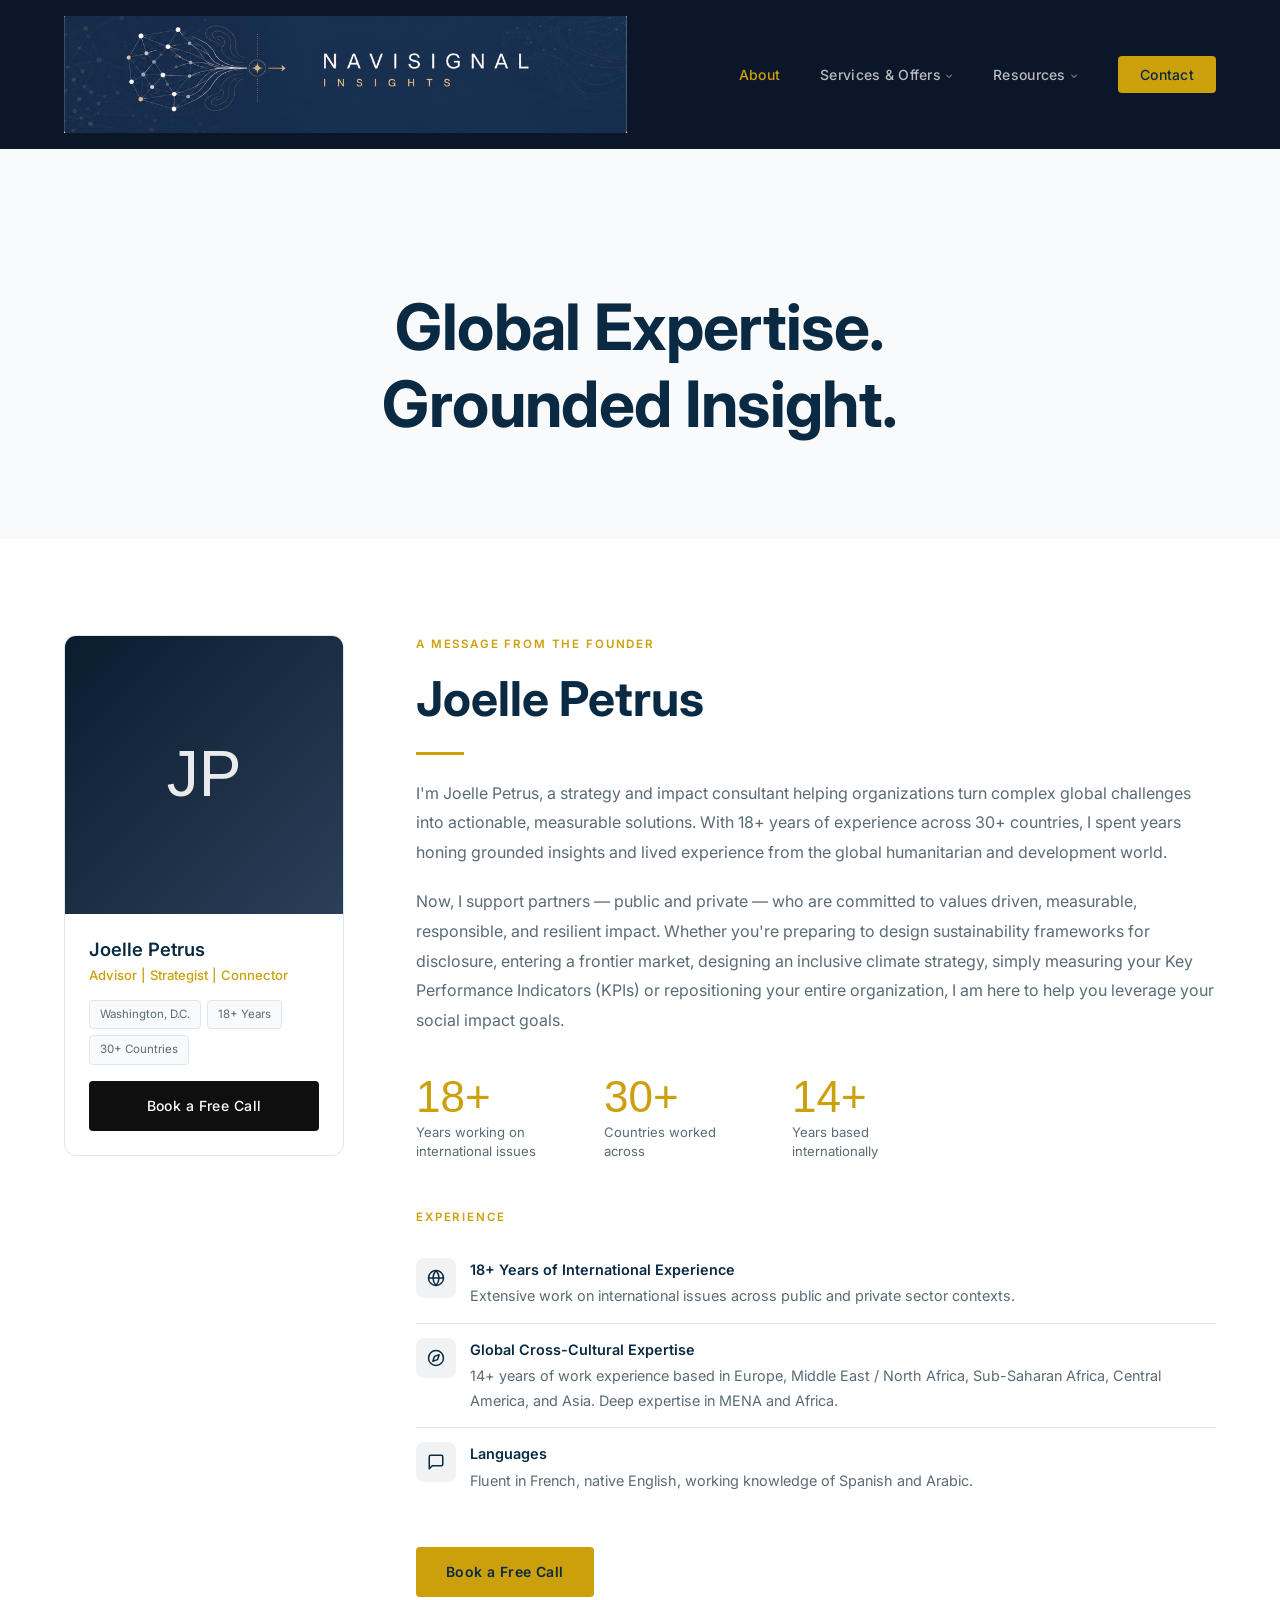
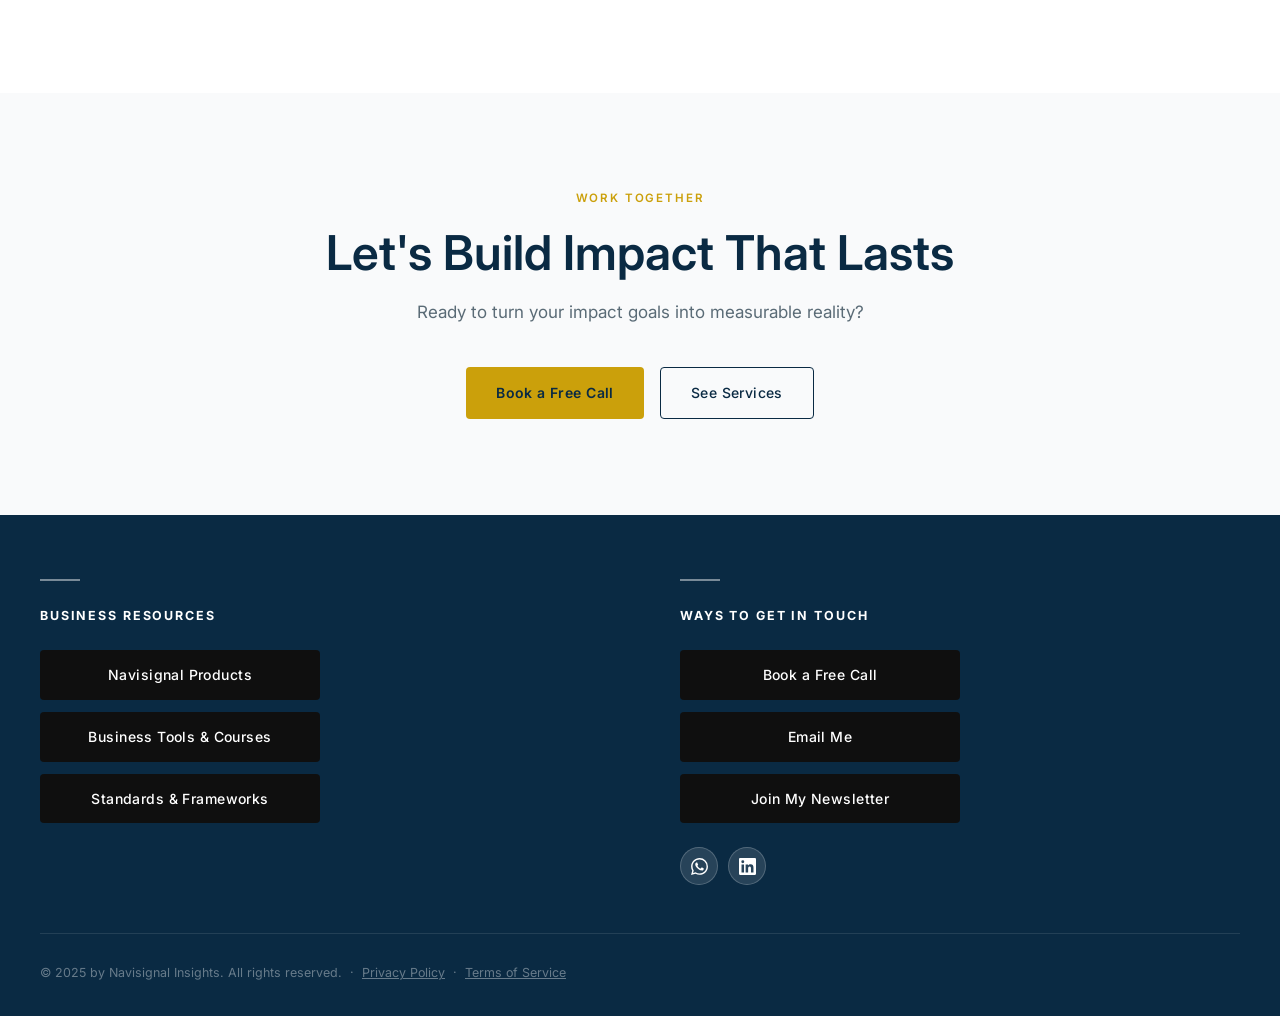
==== about.html @ b17712ee "Replace emoji credential icons with branded SVGs on about page" ====
<!DOCTYPE html>
<html lang="en">
<head>
  <meta charset="UTF-8">
  <link rel="icon" href="assets/navisignal-icon.png" type="image/png">
  <meta name="viewport" content="width=device-width, initial-scale=1.0">
  <title>About | Navisignal Insights</title>
  <meta name="description" content="Joelle Petrus — Advisor, Strategist, and Connector of Global Systems. 18+ years helping organizations turn global challenges into measurable impact.">
  <link rel="preconnect" href="https://fonts.googleapis.com">
  <link rel="preconnect" href="https://fonts.gstatic.com" crossorigin>
  <link href="https://fonts.googleapis.com/css2?family=Inter:wght@300;400;500;600;700;800;900&family=Merriweather:ital,wght@0,300;0,400;0,700;1,300;1,400&display=swap" rel="stylesheet">
  <link rel="stylesheet" href="css/styles.css">
</head>
<body>

  <!-- Navigation -->
  <nav class="navbar" id="navbar">
    <div class="nav-inner">
      <a href="index.html" class="nav-logo">
        <img src="assets/navisignal-banner.png" class="nav-logo-banner-img" alt="Navisignal Insights">
      </a>
      <ul class="nav-links">
        <li><a href="about.html" class="active">About</a></li>
        <li class="nav-item">
          <a href="services.html" class="dropdown-toggle" aria-expanded="false">Services &amp; Offers</a>
          <ul class="dropdown-menu">
            <li><a href="services.html#sustainability">Corporate Sustainability</a></li>
            <li><a href="services.html#development">Global Development</a></li>
            <li><a href="services.html#ai-adoption">AI Adoption</a></li>
          </ul>
        </li>
        <li class="nav-item">
          <a href="#" class="dropdown-toggle" aria-expanded="false">Resources</a>
          <ul class="dropdown-menu">
            <li><a href="portfolio.html">My Portfolio</a></li>
            <li><a href="useful-links.html">Useful Links</a></li>
            <li><a href="free-stuff.html">Free Templates &amp; Tools</a></li>
          </ul>
        </li>
        <li><a href="contact.html" class="nav-cta">Contact</a></li>
      </ul>
      <button class="nav-toggle" id="navToggle" aria-label="Toggle navigation">
        <span></span><span></span><span></span>
      </button>
    </div>
  </nav>

  <!-- Mobile Nav -->
  <div class="nav-overlay" id="navOverlay">
    <ul class="nav-links">
      <li><a href="about.html">About</a></li>
      <li class="nav-item">
          <a href="services.html" class="dropdown-toggle" aria-expanded="false">Services &amp; Offers</a>
          <ul class="dropdown-menu">
            <li><a href="services.html#sustainability">Corporate Sustainability</a></li>
            <li><a href="services.html#development">Global Development</a></li>
            <li><a href="services.html#ai-adoption">AI Adoption</a></li>
          </ul>
        </li>
      <li><a href="portfolio.html">My Portfolio</a></li>
      <li><a href="useful-links.html">Useful Links</a></li>
      <li><a href="free-stuff.html">Free Templates &amp; Tools</a></li>
      <li><a href="contact.html">Contact</a></li>
    </ul>
  </div>

  <!-- Page Hero -->
  <section class="page-hero">
    <div class="page-hero-inner">
      <h1>Global Expertise. Grounded Insight.</h1>
      <!-- subheader to be drafted -->
    </div>
  </section>

  <!-- About Content -->
  <section class="section">
    <div class="container">
      <div class="about-page-grid">

        <!-- Sidebar -->
        <div class="about-sidebar">
          <div class="profile-card">
            <!-- Replace with Joelle's photo: <img src="assets/joelle-petrus.jpg" alt="Joelle Petrus"> -->
            <div class="profile-img">
              <div class="initials">JP</div>
            </div>
            <div class="profile-info">
              <h3>Joelle Petrus</h3>
              <div class="title">Advisor | Strategist | Connector</div>
              <div class="profile-tags">
                <span class="tag">Washington, D.C.</span>
                <span class="tag">18+ Years</span>
                <span class="tag">30+ Countries</span>
              </div>
              <a href="https://meetings-na2.hubspot.com/joelle-petrus?uuid=69f3a4a6-a9e7-40e0-9b97-94e263d80967" target="_blank" rel="noopener" class="btn btn-dark" style="width:100%;justify-content:center">Book a Free Call</a>
            </div>
          </div>
        </div>

        <!-- Main Content -->
        <div class="about-main">
          <div class="section-label">A Message from the Founder</div>
          <h2 style="font-weight:700;">Joelle Petrus</h2>
          <div class="divider"></div>

          <p>
            I'm Joelle Petrus, a strategy and impact consultant helping organizations turn complex global challenges into actionable, measurable solutions. With 18+ years of experience across 30+ countries, I spent years honing grounded insights and lived experience from the global humanitarian and development world.
          </p>
          <p>
            Now, I support partners — public and private — who are committed to values driven, measurable, responsible, and resilient impact. Whether you're preparing to design sustainability frameworks for disclosure, entering a frontier market, designing an inclusive climate strategy, simply measuring your Key Performance Indicators (KPIs) or repositioning your entire organization, I am here to help you leverage your social impact goals.
          </p>

          <!-- Key Stats -->
          <div class="about-stats">
            <div>
              <div class="about-stat-num">18+</div>
              <div class="about-stat-label">Years working on international issues</div>
            </div>
            <div>
              <div class="about-stat-num">30+</div>
              <div class="about-stat-label">Countries worked across</div>
            </div>
            <div>
              <div class="about-stat-num">14+</div>
              <div class="about-stat-label">Years based internationally</div>
            </div>
          </div>

          <div class="section-label" style="margin-top:3rem">Experience</div>
          <ul class="credential-list">
            <li>
              <div class="cred-icon">
                <svg width="18" height="18" viewBox="0 0 24 24" fill="none" stroke="currentColor" stroke-width="2" stroke-linecap="round" stroke-linejoin="round"><circle cx="12" cy="12" r="10"/><line x1="2" y1="12" x2="22" y2="12"/><path d="M12 2a15.3 15.3 0 0 1 4 10 15.3 15.3 0 0 1-4 10 15.3 15.3 0 0 1-4-10 15.3 15.3 0 0 1 4-10z"/></svg>
              </div>
              <div class="cred-text">
                <strong>18+ Years of International Experience</strong>
                Extensive work on international issues across public and private sector contexts.
              </div>
            </li>
            <li>
              <div class="cred-icon">
                <svg width="18" height="18" viewBox="0 0 24 24" fill="none" stroke="currentColor" stroke-width="2" stroke-linecap="round" stroke-linejoin="round"><circle cx="12" cy="12" r="10"/><polygon points="16.24 7.76 14.12 14.12 7.76 16.24 9.88 9.88 16.24 7.76"/></svg>
              </div>
              <div class="cred-text">
                <strong>Global Cross-Cultural Expertise</strong>
                14+ years of work experience based in Europe, Middle East / North Africa, Sub-Saharan Africa, Central America, and Asia. Deep expertise in MENA and Africa.
              </div>
            </li>
            <li>
              <div class="cred-icon">
                <svg width="18" height="18" viewBox="0 0 24 24" fill="none" stroke="currentColor" stroke-width="2" stroke-linecap="round" stroke-linejoin="round"><path d="M21 15a2 2 0 0 1-2 2H7l-4 4V5a2 2 0 0 1 2-2h14a2 2 0 0 1 2 2z"/></svg>
              </div>
              <div class="cred-text">
                <strong>Languages</strong>
                Fluent in French, native English, working knowledge of Spanish and Arabic.
              </div>
            </li>
          </ul>

          <div style="margin-top:2.5rem">
            <a href="https://meetings-na2.hubspot.com/joelle-petrus?uuid=69f3a4a6-a9e7-40e0-9b97-94e263d80967" target="_blank" rel="noopener" class="btn btn-primary">Book a Free Call</a>
          </div>
        </div>

      </div>
    </div>
  </section>

  <!-- CTA -->
  <section class="cta-section">
    <div class="cta-inner">
      <div class="section-label">Work Together</div>
      <h2>Let's Build Impact That Lasts</h2>
      <p>Ready to turn your impact goals into measurable reality?</p>
      <div class="cta-actions">
        <a href="https://meetings-na2.hubspot.com/joelle-petrus?uuid=69f3a4a6-a9e7-40e0-9b97-94e263d80967" target="_blank" rel="noopener" class="btn btn-primary">Book a Free Call</a>
        <a href="services.html" class="btn btn-outline">See Services</a>
      </div>
    </div>
  </section>

  <!-- Footer -->
  <footer class="footer">
    <div class="footer-inner">
      <div class="footer-top-grid">
        <div>
          <div class="footer-rule"></div>
          <div class="footer-col-heading">Business Resources</div>
          <div class="footer-btn-list">
            <a href="https://navisignal.app" target="_blank" rel="noopener" class="btn btn-dark">Navisignal Products</a>
            <a href="free-stuff.html"   class="btn btn-dark">Business Tools &amp; Courses</a>
            <a href="useful-links.html" class="btn btn-dark">Standards &amp; Frameworks</a>
          </div>
        </div>
        <div>
          <div class="footer-rule"></div>
          <div class="footer-col-heading">Ways to Get in Touch</div>
          <div class="footer-btn-list">
            <a href="https://meetings-na2.hubspot.com/joelle-petrus?uuid=69f3a4a6-a9e7-40e0-9b97-94e263d80967" target="_blank" rel="noopener" class="btn btn-dark">Book a Free Call</a>
            <a href="mailto:hello@navisignal.app" class="btn btn-dark">Email Me</a>
            <a href="free-stuff.html#newsletter" class="btn btn-dark">Join My Newsletter</a>
          </div>
          <div class="footer-social-row">
            <a href="https://wa.me/12026742263" target="_blank" rel="noopener" class="social-icon-link" aria-label="WhatsApp">
              <svg viewBox="0 0 24 24" fill="currentColor"><path d="M17.472 14.382c-.297-.149-1.758-.867-2.03-.967-.273-.099-.471-.148-.67.15-.197.297-.767.966-.94 1.164-.173.199-.347.223-.644.075-.297-.15-1.255-.463-2.39-1.475-.883-.788-1.48-1.761-1.653-2.059-.173-.297-.018-.458.13-.606.134-.133.298-.347.446-.52.149-.174.198-.298.298-.497.099-.198.05-.371-.025-.52-.075-.149-.669-1.612-.916-2.207-.242-.579-.487-.5-.669-.51-.173-.008-.371-.01-.57-.01-.198 0-.52.074-.792.372-.272.297-1.04 1.016-1.04 2.479 0 1.462 1.065 2.875 1.213 3.074.149.198 2.096 3.2 5.077 4.487.709.306 1.262.489 1.694.625.712.227 1.36.195 1.871.118.571-.085 1.758-.719 2.006-1.413.248-.694.248-1.289.173-1.413-.074-.124-.272-.198-.57-.347m-5.421 7.403h-.004a9.87 9.87 0 01-5.031-1.378l-.361-.214-3.741.982.998-3.648-.235-.374a9.86 9.86 0 01-1.51-5.26c.001-5.45 4.436-9.884 9.888-9.884 2.64 0 5.122 1.03 6.988 2.898a9.825 9.825 0 012.893 6.994c-.003 5.45-4.437 9.884-9.885 9.884m8.413-18.297A11.815 11.815 0 0012.05 0C5.495 0 .16 5.335.157 11.892c0 2.096.547 4.142 1.588 5.945L.057 24l6.305-1.654a11.882 11.882 0 005.683 1.448h.005c6.554 0 11.890-5.335 11.893-11.893a11.821 11.821 0 00-3.48-8.413Z"/></svg>
            </a>
            <a href="https://www.linkedin.com/in/joellepetrus/" target="_blank" rel="noopener" class="social-icon-link" aria-label="LinkedIn">
              <svg viewBox="0 0 24 24" fill="currentColor"><path d="M20.447 20.452h-3.554v-5.569c0-1.328-.027-3.037-1.852-3.037-1.853 0-2.136 1.445-2.136 2.939v5.667H9.351V9h3.414v1.561h.046c.477-.9 1.637-1.85 3.37-1.85 3.601 0 4.267 2.37 4.267 5.455v6.286zM5.337 7.433a2.062 2.062 0 01-2.063-2.065 2.064 2.064 0 112.063 2.065zm1.782 13.019H3.555V9h3.564v11.452zM22.225 0H1.771C.792 0 0 .774 0 1.729v20.542C0 23.227.792 24 1.771 24h20.451C23.2 24 24 23.227 24 22.271V1.729C24 .774 23.2 0 22.222 0h.003z"/></svg>
            </a>
          </div>
        </div>
      </div>
      <p class="footer-copy">© 2025 by Navisignal Insights. All rights reserved. &nbsp;·&nbsp; <a href="privacy.html" style="color:inherit;text-decoration:underline;">Privacy Policy</a> &nbsp;·&nbsp; <a href="terms.html" style="color:inherit;text-decoration:underline;">Terms of Service</a></p>
    </div>
  </footer>

  <script src="js/main.js"></script>
</body>
</html>
---- css/styles.css ----
/* ==============================================
   Navisignal Insights — Main Stylesheet
   ============================================== */

@import url('https://fonts.googleapis.com/css2?family=Inter:wght@300;400;500;600;700;800;900&family=Merriweather:ital,wght@0,300;0,400;0,700;1,300;1,400&display=swap');

:root {
  --navy:       #0A2A43;   /* Primary Navy */
  --midnight:   #001C34;   /* Darker Navy — gradients, dividers */
  --teal:       #CBA00B;   /* Repurposed → Star Gold (links, interactive) */
  --teal-light: #E5BA20;   /* Gold hover state */
  --gold:       #CBA00B;   /* Star Gold — focal points, CTAs */
  --gold-light: #E5BA20;   /* Lighter gold */
  --steel:      #5A6B76;   /* Steel Grey — secondary text, diagram lines */
  --mist:       #DDE7EE;   /* Mist Blue — chart highlights, subtle bg */
  --bg:         #F9FAFB;   /* Off-white — primary light bg */
  --bg-white:   #FFFFFF;
  --text:       #0A2A43;   /* Navy */
  --text-muted: #5A6B76;   /* Steel Grey */
  --text-light: #DDE7EE;   /* Mist Blue */
  --border:     #DDE7EE;   /* Mist Blue */
  --shadow:     0 2px 20px rgba(10,42,67,0.08);
  --shadow-lg:  0 8px 40px rgba(10,42,67,0.12);
  --radius:     4px;
  --radius-lg:  12px;
  --transition: 0.25s ease;
  --max-width:  1200px;
}

*, *::before, *::after { margin: 0; padding: 0; box-sizing: border-box; }
html { scroll-behavior: smooth; }

body {
  font-family: 'Inter', sans-serif;
  font-size: 16px;
  line-height: 1.7;
  color: var(--text);
  background: var(--bg-white);
  -webkit-font-smoothing: antialiased;
}

h1, h2, h3, h4, h5 {
  font-family: 'Inter', sans-serif;
  line-height: 1.2;
  color: var(--navy);
}
h1 { font-size: clamp(2.5rem, 5vw, 4rem); font-weight: 700; letter-spacing: -0.01em; }
h2 { font-size: clamp(2rem, 4vw, 3rem);   font-weight: 600; }
h3 { font-size: clamp(1.3rem, 2vw, 1.75rem); font-weight: 600; }
h4 { font-size: 1.1rem; font-weight: 600; }

blockquote, .pullout {
  font-family: 'Merriweather', Georgia, serif;
  font-weight: 300;
  font-style: italic;
  line-height: 1.8;
}

p { margin-bottom: 1.25rem; color: var(--text-muted); }
p:last-child { margin-bottom: 0; }
a { color: var(--teal); text-decoration: none; transition: color var(--transition); }
a:hover { color: var(--teal-light); }

.container { max-width: var(--max-width); margin: 0 auto; padding: 0 24px; }
.section    { padding: 96px 24px; }
.section-light { background: var(--bg); }

.section-label {
  font-family: 'Inter', sans-serif;
  font-size: 0.72rem;
  font-weight: 600;
  letter-spacing: 0.16em;
  text-transform: uppercase;
  color: var(--gold);
  margin-bottom: 1rem;
}
.section-title    { margin-bottom: 1.25rem; }
.section-subtitle { font-size: 1.0625rem; max-width: 580px; margin-bottom: 3rem; }

.divider { width: 48px; height: 3px; background: var(--gold); margin: 1.5rem 0; }

/* ── Buttons ─────────────────────────────────── */
.btn {
  display: inline-flex;
  align-items: center;
  gap: 0.5rem;
  padding: 13px 30px;
  border-radius: var(--radius);
  font-family: 'Inter', sans-serif;
  font-size: 0.875rem;
  font-weight: 500;
  letter-spacing: 0.03em;
  text-decoration: none;
  transition: all var(--transition);
  cursor: pointer;
  border: none;
}
.btn-primary  { background: var(--gold); color: var(--navy); font-weight: 600; }
.btn-primary:hover { background: var(--gold-light); color: var(--navy); transform: translateY(-1px); box-shadow: 0 4px 16px rgba(203,160,11,0.35); }
.btn-outline  { background: transparent; color: var(--navy); border: 1.5px solid var(--navy); }
.btn-outline:hover { background: var(--navy); color: white; }
.btn-outline-white { background: transparent; color: white; border: 1.5px solid rgba(255,255,255,0.55); }
.btn-outline-white:hover { background: var(--gold); color: var(--navy); border-color: var(--gold); }

/* ── Navigation ──────────────────────────────── */
.navbar {
  position: sticky; top: 0; left: 0; right: 0; z-index: 1000;
  background: #0B1728;
  border-bottom: none;
  transition: all var(--transition);
}
.navbar.scrolled { box-shadow: 0 2px 24px rgba(0,0,0,0.35); }

.nav-inner {
  max-width: var(--max-width); margin: 0 auto; padding: 16px 24px;
  display: flex; align-items: center; justify-content: space-between;
}

.nav-logo {
  display: flex; align-items: center; gap: 10px;
  font-family: 'Inter', sans-serif;
  font-size: 0.95rem; font-weight: 700;
  letter-spacing: 0.08em; text-transform: uppercase;
  text-decoration: none;
}
.nav-logo-mark { width: 30px; height: 30px; flex-shrink: 0; }
.nav-logo-banner-img { width: 44vw; height: auto; display: block; max-width: 640px; mix-blend-mode: screen; }
.nav-logo-wordmark { display: flex; flex-direction: column; line-height: 1.1; }
.nav-logo-wordmark strong { font-size: 0.95rem; font-weight: 700; letter-spacing: 0.1em; color: white; }
.nav-logo-wordmark span { font-size: 0.6rem; font-weight: 500; letter-spacing: 0.18em; color: var(--gold); }
.nav-logo:hover .nav-logo-wordmark strong { color: var(--gold); }

.nav-links { display: flex; align-items: center; gap: 2.5rem; list-style: none; }
.nav-links a { font-size: 0.875rem; font-weight: 500; color: rgba(255,255,255,0.7); letter-spacing: 0.02em; }
.nav-links a:hover, .nav-links a.active { color: var(--gold); }
.nav-cta { background: var(--gold); color: var(--navy) !important; padding: 10px 22px; border-radius: var(--radius); font-weight: 600; }
.nav-cta:hover { background: var(--gold-light) !important; color: var(--navy) !important; }

.nav-toggle {
  display: none; flex-direction: column; gap: 5px;
  background: none; border: none; cursor: pointer; padding: 4px;
}
.nav-toggle span { display: block; width: 24px; height: 2px; background: white; transition: all var(--transition); }
.nav-toggle.open span:nth-child(1) { transform: rotate(45deg) translate(5px, 5px); }
.nav-toggle.open span:nth-child(2) { opacity: 0; }
.nav-toggle.open span:nth-child(3) { transform: rotate(-45deg) translate(5px, -5px); }

.nav-overlay {
  display: none; position: fixed; top: 0; left: 0; right: 0; bottom: 0;
  background: var(--navy); z-index: 999; padding: 32px 24px; overflow-y: auto;
}
.nav-overlay.open { display: block; }
.nav-overlay .nav-links { flex-direction: column; align-items: start; gap: 0; }
.nav-overlay .nav-links li { width: 100%; border-bottom: 1px solid rgba(255,255,255,0.1); }
.nav-overlay .nav-links a { display: block; padding: 18px 0; font-size: 1.1rem; color: rgba(255,255,255,0.8); }
.nav-overlay .nav-links a:hover { color: var(--gold); }
.nav-overlay .nav-cta { margin-top: 24px; display: inline-flex; }

/* ── Hero ────────────────────────────────────── */
.hero {
  padding: 160px 24px 100px; background: var(--bg);
  position: relative; overflow: hidden;
}
.hero::before {
  content: ''; position: absolute; top: -80px; right: -150px;
  width: 650px; height: 650px;
  background: radial-gradient(circle, rgba(42,63,89,0.07) 0%, transparent 70%);
  pointer-events: none;
}
.hero-inner {
  max-width: var(--max-width); margin: 0 auto;
  display: grid; grid-template-columns: 1fr 1fr; gap: 64px; align-items: center;
}
.hero-label { font-size: 0.72rem; font-weight: 600; letter-spacing: 0.16em; text-transform: uppercase; color: var(--teal); margin-bottom: 1.5rem; }
.hero h1 { margin-bottom: 1.5rem; }
.hero h1 em { font-style: italic; color: var(--teal); }
.hero-desc { font-size: 1.0625rem; line-height: 1.8; margin-bottom: 2.5rem; max-width: 500px; }
.hero-actions { display: flex; gap: 1rem; flex-wrap: wrap; }

.hero-card {
  background: white; border-radius: var(--radius-lg); padding: 40px;
  box-shadow: var(--shadow-lg); max-width: 360px; width: 100%;
}
.hero-card-label { font-size: 0.68rem; font-weight: 700; letter-spacing: 0.15em; text-transform: uppercase; color: var(--text-muted); margin-bottom: 1.5rem; }
.hero-stat { display: flex; align-items: baseline; gap: 10px; margin-bottom: 20px; padding-bottom: 20px; border-bottom: 1px solid var(--border); }
.hero-stat:last-child { border-bottom: none; margin-bottom: 0; padding-bottom: 0; }
.hero-stat-num { font-family: 'Space Grotesk', sans-serif; font-size: 3rem; font-weight: 500; color: var(--navy); line-height: 1; }
.hero-stat-num sup { font-size: 1.2rem; }
.hero-stat-text { font-size: 0.85rem; color: var(--text-muted); line-height: 1.4; }

/* ── Stats Bar ───────────────────────────────── */
.stats-bar { background: var(--navy); padding: 48px 24px; }
.stats-inner {
  max-width: var(--max-width); margin: 0 auto;
  display: grid; grid-template-columns: repeat(4,1fr); gap: 32px; text-align: center;
}
.stat-num { font-family: 'Space Grotesk', sans-serif; font-size: 3.25rem; font-weight: 500; color: var(--gold); line-height: 1; margin-bottom: 0.5rem; }
.stat-label { font-size: 0.8rem; color: rgba(255,255,255,0.6); letter-spacing: 0.05em; }

/* ── Service Cards ───────────────────────────── */
.services-grid { display: grid; grid-template-columns: repeat(3,1fr); gap: 24px; margin-top: 3rem; }
.service-card {
  background: white; border-radius: var(--radius-lg); padding: 36px;
  border: 1px solid var(--border); transition: all var(--transition);
}
.service-card:hover { border-color: var(--teal); box-shadow: var(--shadow-lg); transform: translateY(-4px); }
.service-icon {
  width: 50px; height: 50px; border-radius: 10px;
  background: rgba(42,63,89,0.1); display: flex; align-items: center; justify-content: center;
  margin-bottom: 1.5rem; font-size: 1.4rem;
}
.service-card h3 { font-size: 1.2rem; margin-bottom: 0.75rem; }
.service-card p { font-size: 0.9rem; margin-bottom: 1.25rem; }
.service-link { font-size: 0.85rem; font-weight: 500; color: var(--teal); display: inline-flex; align-items: center; gap: 4px; }
.service-link::after { content: '→'; transition: transform var(--transition); }
.service-card:hover .service-link::after { transform: translateX(4px); }

/* ── About (home section) ────────────────────── */
.about-grid { display: grid; grid-template-columns: 1fr 1fr; gap: 80px; align-items: center; }
.about-image { border-radius: var(--radius-lg); overflow: hidden; }
.about-image-placeholder {
  width: 100%; aspect-ratio: 4/5;
  background: linear-gradient(135deg, #0A1C2E 0%, #2A3F59 100%);
  display: flex; flex-direction: column; align-items: center; justify-content: center;
  color: white; border-radius: var(--radius-lg);
}
.about-image-placeholder .initials { font-family: 'Space Grotesk', sans-serif; font-size: 5rem; font-weight: 300; opacity: 0.9; margin-bottom: 0.75rem; }
.about-image-placeholder .name { font-size: 0.85rem; letter-spacing: 0.1em; text-transform: uppercase; opacity: 0.65; }

.credentials { display: grid; grid-template-columns: 1fr 1fr; gap: 12px; margin: 2rem 0; }
.credential-item { background: var(--bg-white); border: 1px solid var(--border); border-radius: 8px; padding: 16px; }
.credential-item strong { display: block; font-size: 0.72rem; font-weight: 700; letter-spacing: 0.1em; text-transform: uppercase; color: var(--teal); margin-bottom: 4px; }
.credential-item span { font-size: 0.85rem; color: var(--text-muted); }

/* ── Navisignal ──────────────────────────────── */
.navisignal {
  background: linear-gradient(135deg, #0A1C2E 0%, #2A3F59 100%);
  padding: 96px 24px; color: white; position: relative; overflow: hidden;
}
.navisignal::before {
  content: ''; position: absolute; top: -50%; right: -10%;
  width: 600px; height: 600px; border-radius: 50%;
  background: rgba(255,255,255,0.03); pointer-events: none;
}
.navisignal-inner { max-width: var(--max-width); margin: 0 auto; display: grid; grid-template-columns: 1fr 1fr; gap: 80px; align-items: center; }
.navisignal .section-label { color: var(--gold-light); }
.navisignal h2 { color: white; }
.navisignal > .navisignal-inner > div > p { color: rgba(255,255,255,0.75); }
.navisignal-tagline { font-family: 'Space Grotesk', sans-serif; font-size: 1.5rem; font-weight: 300; font-style: italic; color: rgba(255,255,255,0.65); border-left: 2px solid var(--gold); padding-left: 1.5rem; margin: 1.75rem 0; }
.navisignal-desc { color: rgba(255,255,255,0.75) !important; }
.navisignal-tools { display: grid; gap: 16px; }
.navisignal-tool { background: rgba(255,255,255,0.07); border: 1px solid rgba(255,255,255,0.12); border-radius: 10px; padding: 22px; transition: all var(--transition); }
.navisignal-tool:hover { background: rgba(255,255,255,0.12); border-color: rgba(255,255,255,0.25); }
.navisignal-tool h4 { color: white; font-family: 'Inter', sans-serif; font-size: 0.95rem; margin-bottom: 6px; }
.navisignal-tool p { font-size: 0.85rem; margin-bottom: 0; color: rgba(255,255,255,0.6); }

/* ── Partners ────────────────────────────────── */
.partners-grid { display: flex; flex-wrap: wrap; gap: 10px; margin-top: 2rem; }
.partner-tag { background: white; border: 1px solid var(--border); border-radius: 6px; padding: 7px 14px; font-size: 0.8rem; font-weight: 500; color: var(--text-muted); }

/* ── CTA Section ─────────────────────────────── */
.cta-section { background: var(--bg); padding: 96px 24px; text-align: center; }
.cta-inner { max-width: 660px; margin: 0 auto; }
.cta-inner h2 { margin-bottom: 1rem; }
.cta-inner p { margin-bottom: 2.5rem; font-size: 1.0625rem; }
.cta-actions { display: flex; gap: 1rem; justify-content: center; flex-wrap: wrap; }

/* ── Footer ──────────────────────────────────── */
.footer { background: var(--navy); color: white; padding: 64px 24px 32px; }
.footer-inner { max-width: var(--max-width); margin: 0 auto; }
.footer-top { display: grid; grid-template-columns: 2fr 1fr 1fr; gap: 64px; padding-bottom: 48px; border-bottom: 1px solid rgba(255,255,255,0.1); margin-bottom: 32px; }
.footer-brand .nav-logo { color: white; display: block; margin-bottom: 1rem; font-size: 1.3rem; }
.footer-brand .nav-logo span { color: var(--gold); }
.footer-brand p { font-size: 0.875rem; color: rgba(255,255,255,0.5); max-width: 300px; margin-bottom: 1.5rem; }
.footer-col h5 { font-family: 'Inter', sans-serif; font-size: 0.72rem; font-weight: 700; letter-spacing: 0.12em; text-transform: uppercase; color: rgba(255,255,255,0.35); margin-bottom: 1.25rem; }
.footer-col ul { list-style: none; }
.footer-col ul li { margin-bottom: 0.75rem; }
.footer-col ul li a { font-size: 0.875rem; color: rgba(255,255,255,0.6); }
.footer-col ul li a:hover { color: white; }
.footer-bottom { display: flex; justify-content: space-between; align-items: center; flex-wrap: wrap; gap: 1rem; }
.footer-bottom p { font-size: 0.78rem; color: rgba(255,255,255,0.3); margin-bottom: 0; }

.social-links { display: flex; gap: 10px; }
.social-link {
  width: 36px; height: 36px; border-radius: 50%;
  background: rgba(255,255,255,0.08); display: flex; align-items: center; justify-content: center;
  color: rgba(255,255,255,0.6); font-size: 0.8rem; font-weight: 700;
  transition: all var(--transition);
}
.social-link:hover { background: var(--teal); color: white; }

/* ── Page Hero (inner pages) ─────────────────── */
.page-hero { padding: 140px 24px 80px; background: var(--bg); text-align: center; }
.page-hero-inner { max-width: 680px; margin: 0 auto; }
.page-hero h1 { margin-bottom: 1rem; }
.page-hero p { font-size: 1.0625rem; max-width: 540px; margin: 0 auto; color: var(--text-muted); }

/* ── About Page ──────────────────────────────── */
.about-page-grid { display: grid; grid-template-columns: 280px 1fr; gap: 72px; align-items: start; }
.about-sidebar { position: sticky; top: 100px; }

.profile-card { background: white; border: 1px solid var(--border); border-radius: var(--radius-lg); overflow: hidden; }
.profile-img { width: 100%; aspect-ratio: 1; background: linear-gradient(135deg, #0A1C2E 0%, #2A3F59 100%); display: flex; align-items: center; justify-content: center; }
.profile-img .initials { font-family: 'Space Grotesk', sans-serif; font-size: 4rem; font-weight: 300; color: rgba(255,255,255,0.9); }
.profile-info { padding: 24px; }
.profile-info h3 { font-size: 1.15rem; margin-bottom: 4px; }
.profile-info .title { font-size: 0.82rem; color: var(--teal); font-weight: 500; margin-bottom: 14px; }
.profile-tags { display: flex; flex-wrap: wrap; gap: 6px; margin-bottom: 16px; }
.tag { background: var(--bg); border: 1px solid var(--border); border-radius: 4px; padding: 4px 10px; font-size: 0.72rem; color: var(--text-muted); }

.about-main p { font-size: 1rem; line-height: 1.85; color: var(--text-muted); }

.credential-list { list-style: none; margin: 0; }
.credential-list li { padding: 14px 0; border-bottom: 1px solid var(--border); display: flex; gap: 14px; align-items: flex-start; }
.credential-list li:last-child { border-bottom: none; }
.cred-icon { width: 40px; height: 40px; border-radius: 8px; background: rgba(10,42,67,0.06); display: flex; align-items: center; justify-content: center; flex-shrink: 0; color: var(--navy); }
.cred-text { font-size: 0.9rem; color: var(--text-muted); }
.cred-text strong { display: block; color: var(--text); font-weight: 600; font-size: 0.9rem; margin-bottom: 2px; }

.languages-grid { display: grid; grid-template-columns: repeat(2,1fr); gap: 12px; margin: 1.5rem 0; }
.lang-item { background: var(--bg); border-radius: 8px; padding: 14px 16px; }
.lang-item strong { display: block; font-size: 0.875rem; color: var(--text); margin-bottom: 3px; }
.lang-item span { font-size: 0.8rem; color: var(--text-muted); }

.skills-grid { display: grid; grid-template-columns: repeat(2,1fr); gap: 12px; margin-top: 1.5rem; }
.skill-card { background: var(--bg); border: 1px solid var(--border); border-radius: 8px; padding: 20px; }
.skill-card h4 { font-size: 0.9rem; margin-bottom: 6px; }
.skill-card p { font-size: 0.82rem; margin-bottom: 0; }

/* ── Services Page ───────────────────────────── */
.services-detail-grid { display: grid; grid-template-columns: repeat(2,1fr); gap: 24px; margin-top: 3rem; }
.service-detail-card { background: white; border: 1px solid var(--border); border-radius: var(--radius-lg); padding: 40px; transition: all var(--transition); }
.service-detail-card:hover { border-color: var(--teal); box-shadow: var(--shadow); }
.service-detail-card .service-icon { width: 54px; height: 54px; font-size: 1.6rem; margin-bottom: 1.5rem; }
.service-detail-card h3 { font-size: 1.35rem; margin-bottom: 1rem; }
.service-detail-card p { font-size: 0.925rem; }

.service-bullets { list-style: none; margin-top: 1.25rem; }
.service-bullets li { padding: 5px 0 5px 1.25rem; font-size: 0.875rem; color: var(--text-muted); position: relative; }
.service-bullets li::before { content: '—'; position: absolute; left: 0; color: var(--teal); font-size: 0.7rem; top: 8px; }

/* ── Process Steps ───────────────────────────── */
.process-steps { display: grid; grid-template-columns: repeat(4,1fr); gap: 32px; margin-top: 3rem; }
.step-num { font-family: 'Space Grotesk', sans-serif; font-size: 3.5rem; font-weight: 300; color: rgba(42,63,89,0.15); line-height: 1; margin-bottom: 0.5rem; }
.process-step h4 { font-size: 1rem; margin-bottom: 0.5rem; color: var(--navy); }
.process-step p { font-size: 0.875rem; }

/* ── Contact Page ────────────────────────────── */
.contact-grid { display: grid; grid-template-columns: 1fr 1.6fr; gap: 80px; align-items: start; }
.contact-info p { font-size: 0.9375rem; margin-bottom: 1.25rem; }
.contact-detail { display: flex; align-items: flex-start; gap: 14px; margin-bottom: 1.5rem; }
.contact-detail-icon { width: 40px; height: 40px; border-radius: 8px; background: rgba(42,63,89,0.1); display: flex; align-items: center; justify-content: center; font-size: 1rem; flex-shrink: 0; }
.contact-detail-text strong { display: block; font-size: 0.82rem; font-weight: 700; letter-spacing: 0.06em; text-transform: uppercase; color: var(--text-muted); margin-bottom: 4px; }
.contact-detail-text span { font-size: 0.875rem; color: var(--text-muted); }

.contact-form { background: white; border: 1px solid var(--border); border-radius: var(--radius-lg); padding: 48px; }
.contact-form h3 { margin-bottom: 1.5rem; }
.form-group { margin-bottom: 22px; }
.form-group label { display: block; font-size: 0.72rem; font-weight: 700; letter-spacing: 0.08em; text-transform: uppercase; color: var(--text-muted); margin-bottom: 8px; }
.form-group input,
.form-group select,
.form-group textarea {
  width: 100%; padding: 13px 16px;
  border: 1.5px solid var(--border); border-radius: 6px;
  font-family: 'Inter', sans-serif; font-size: 0.9375rem;
  color: var(--text); background: var(--bg);
  transition: border-color var(--transition); outline: none;
  appearance: none;
}
.form-group input:focus,
.form-group select:focus,
.form-group textarea:focus { border-color: var(--teal); background: white; }
.form-group textarea { min-height: 140px; resize: vertical; }
.form-row { display: grid; grid-template-columns: 1fr 1fr; gap: 16px; }
.form-note { font-size: 0.78rem; color: var(--text-light); margin-top: 0.75rem; text-align: center; }

/* ── Responsive ──────────────────────────────── */
@media (max-width: 1024px) {
  .hero-inner { grid-template-columns: 1fr; }
  .hero-card  { display: none; }
  .about-grid { grid-template-columns: 1fr; gap: 48px; }
  .about-image-placeholder { aspect-ratio: 16/9; max-height: 280px; }
  .services-grid { grid-template-columns: repeat(2,1fr); }
  .navisignal-inner { grid-template-columns: 1fr; gap: 48px; }
  .footer-top { grid-template-columns: 1fr 1fr; gap: 40px; }
  .about-page-grid { grid-template-columns: 1fr; }
  .about-sidebar { position: static; }
  .services-detail-grid { grid-template-columns: 1fr; }
  .contact-grid { grid-template-columns: 1fr; gap: 48px; }
  .stats-inner { grid-template-columns: repeat(2,1fr); }
  .process-steps { grid-template-columns: repeat(2,1fr); }
}

@media (max-width: 768px) {
  .section { padding: 64px 24px; }
  .nav-links  { display: none; }
  .nav-toggle { display: flex; }
  .services-grid { grid-template-columns: 1fr; }
  .footer-top { grid-template-columns: 1fr; gap: 32px; }
  .footer-bottom { flex-direction: column; align-items: flex-start; }
  .credentials { grid-template-columns: 1fr; }
  .form-row { grid-template-columns: 1fr; }
  .languages-grid { grid-template-columns: 1fr; }
  .skills-grid { grid-template-columns: 1fr; }
  .contact-form { padding: 28px 20px; }
  .stats-inner { grid-template-columns: 1fr 1fr; gap: 20px; }
  .hero { padding: 130px 24px 72px; }
  .page-hero { padding: 120px 24px 64px; }
  .hero-content-box { padding: 48px 24px 56px; }
  .hero-content-box h1 { font-size: 2rem; }
  .hero-info-box { max-width: 100%; padding: 28px 24px; }
  .why-section { grid-template-columns: 1fr; }
  .why-content { padding: 56px 24px; }
  .why-buttons { max-width: 100%; }
  .lead-magnet-form { flex-direction: column; }
  .lead-magnet-form input { border-right: 1.5px solid rgba(255,255,255,0.15); border-bottom: none; border-radius: var(--radius) var(--radius) 0 0; }
  .lead-magnet-form .btn { border-radius: 0 0 var(--radius) var(--radius); }
  .footer-top-grid { grid-template-columns: 1fr; gap: 40px; }
}

/* ── Button additions ─────────────────────────── */
.btn-dark { background: #0f0f0f; color: white; }
.btn-dark:hover { background: #2a2a2a; color: white; transform: translateY(-1px); }
.btn-sm { padding: 10px 20px; font-size: 0.82rem; }

/* ── Dropdown Nav ────────────────────────────── */
.nav-item { position: relative; }
.dropdown-toggle { display: flex; align-items: center; gap: 4px; cursor: pointer; }
.dropdown-toggle::after { content: '⌄'; font-size: 0.65rem; opacity: 0.7; }
.dropdown-menu {
  position: absolute; top: calc(100% + 8px); left: 50%;
  transform: translateX(-50%);
  background: white; border: 1px solid var(--border);
  border-radius: 8px; box-shadow: var(--shadow-lg);
  min-width: 180px; padding: 8px 0;
  opacity: 0; pointer-events: none;
  transition: opacity 0.2s ease; z-index: 200;
  list-style: none;
}
.nav-item:hover .dropdown-menu,
.nav-item.dropdown-open .dropdown-menu { opacity: 1; pointer-events: all; }
.dropdown-menu li { list-style: none; }
.dropdown-menu a {
  display: block; padding: 10px 20px;
  font-size: 0.875rem; color: var(--text); white-space: nowrap;
}
.dropdown-menu a:hover { color: var(--teal); background: var(--bg); }
.nav-overlay .dropdown-menu {
  position: static; opacity: 1; pointer-events: all;
  box-shadow: none; border: none; padding: 0;
  background: transparent; transform: none;
}
.nav-overlay .dropdown-menu a { padding: 14px 0 14px 20px; font-size: 1rem; color: rgba(255,255,255,0.6); border-bottom: 1px solid rgba(255,255,255,0.08); }
.nav-overlay .dropdown-menu a:hover { color: var(--gold); }

/* ── Hero Full (index page) ──────────────────── */
.hero-full {
  position: relative;
  width: 100%;
  min-height: 88vh;
  background: linear-gradient(160deg, #00101E 0%, #001C34 45%, #0A2A43 100%);
  display: flex;
  align-items: flex-end;
  overflow: hidden;
}

/* Video background — drop src into the <video> tag when ready */
.hero-video-bg {
  position: absolute;
  inset: 0;
  z-index: 0;
}
.hero-video-bg video {
  width: 100%; height: 100%;
  object-fit: cover; display: block; opacity: 0.38;
}
.hero-video-bg::after {
  content: ''; position: absolute; inset: 0;
  background: linear-gradient(
    to top,
    rgba(0,16,30,0.96) 0%,
    rgba(0,28,52,0.55) 55%,
    rgba(0,16,30,0.35) 100%
  );
}

.hero-content-box {
  position: relative; z-index: 1;
  padding: 80px 80px 72px;
  max-width: 760px;
  background: none;
  width: auto;
}
.hero-content-box h1 {
  font-family: 'Inter', sans-serif;
  font-size: clamp(2.25rem, 4.5vw, 3.75rem);
  font-weight: 700;
  color: white;
  text-transform: none;
  letter-spacing: -0.02em;
  line-height: 1.1;
  margin: 1rem 0 1.5rem;
}
.hero-content-box > p {
  color: rgba(255,255,255,0.72);
  font-size: 1.0625rem;
  line-height: 1.8;
  max-width: 580px;
  margin-bottom: 2.25rem;
}

/* ── Hero logo banner (legacy, kept for other uses) */
.hero-logo-banner {
  display: flex; justify-content: center; align-items: center;
  padding: 100px 24px 0; flex: 1;
}
.hero-logo-img { width: 100%; max-width: 600px; height: auto; display: block; }

.hero-info-box {
  background: rgba(28,28,28,0.92);
  padding: 40px 44px; max-width: 520px; align-self: flex-start;
}
.hero-info-box h2 {
  font-family: 'Inter', sans-serif;
  font-size: clamp(1.4rem, 2.8vw, 2.1rem);
  font-weight: 800; color: white;
  letter-spacing: 0.07em; line-height: 1.15; margin-bottom: 1.25rem;
}
.hero-eyebrow {
  font-size: 0.72rem; font-weight: 600;
  letter-spacing: 0.2em; text-transform: uppercase;
  color: var(--gold); margin-bottom: 1.25rem;
}
.hero-info-box p { color: rgba(255,255,255,0.82); margin-bottom: 1.5rem; font-size: 0.9375rem; line-height: 1.7; }
.hero-cta-group { display: flex; gap: 14px; flex-wrap: wrap; margin-bottom: 1.5rem; }
.hero-microcopy { font-size: 0.8rem; color: rgba(255,255,255,0.45); line-height: 1.6; margin-bottom: 0; }
.hero-social { display: flex; gap: 10px; margin-top: 1.5rem; align-items: center; }
.social-icon-link {
  display: flex; align-items: center; justify-content: center;
  width: 38px; height: 38px; border-radius: 50%;
  background: rgba(255,255,255,0.12); border: 1px solid rgba(255,255,255,0.2);
  color: white; transition: all var(--transition); text-decoration: none;
}
.social-icon-link:hover { background: white; color: var(--navy); border-color: white; }
.social-icon-link svg { width: 17px; height: 17px; }

/* ── Why Section ─────────────────────────────── */
.why-section { display: grid; grid-template-columns: 1fr 1fr; }
.why-content {
  padding: 80px 72px;
  display: flex; flex-direction: column; justify-content: center;
  background: var(--bg);
}
.why-rule { width: 40px; height: 2px; background: var(--navy); margin-bottom: 1.75rem; }
.why-content h2 {
  font-family: 'Inter', sans-serif; font-weight: 800;
  font-size: clamp(1.6rem, 3vw, 2.25rem);
  text-transform: uppercase; letter-spacing: 0.06em; margin-bottom: 1.5rem;
}
.star-list { list-style: none; margin: 0; }
.star-list li { padding: 7px 0; font-size: 0.9375rem; color: var(--text-muted); display: flex; gap: 10px; align-items: flex-start; }
.star-list li .star { flex-shrink: 0; font-size: 0.95rem; margin-top: 2px; }
.why-buttons { display: flex; flex-direction: column; gap: 12px; margin-top: 2.25rem; max-width: 290px; }
.why-buttons .btn { justify-content: center; }
.why-image {
  min-height: 500px; overflow: hidden; position: relative;
  background: linear-gradient(135deg, #c8d8e4 0%, #a0b8c8 100%);
}
.why-image img { width: 100%; height: 100%; object-fit: cover; display: block; }

/* ── Lead Magnet ─────────────────────────────── */
.lead-magnet { background: var(--navy); padding: 96px 24px; text-align: center; }
.lead-magnet-inner { max-width: 620px; margin: 0 auto; }
.lead-magnet h2 { color: white; margin-bottom: 1rem; }
.lead-magnet .section-label { color: var(--gold-light); }
.lead-magnet p { color: rgba(255,255,255,0.7); margin-bottom: 2.5rem; font-size: 1.0625rem; }
.lead-magnet-form {
  display: flex; gap: 0; max-width: 480px;
  margin: 0 auto; border-radius: var(--radius); overflow: hidden;
}
.lead-magnet-form input {
  flex: 1; padding: 15px 20px; border: none;
  font-family: 'Inter', sans-serif; font-size: 0.9375rem;
  background: rgba(255,255,255,0.12); color: white; outline: none;
  border: 1.5px solid rgba(255,255,255,0.15); border-right: none;
  border-radius: var(--radius) 0 0 var(--radius);
  transition: border-color var(--transition);
}
.lead-magnet-form input::placeholder { color: rgba(255,255,255,0.4); }
.lead-magnet-form input:focus { border-color: var(--gold); }
.lead-magnet-form .btn { border-radius: 0 var(--radius) var(--radius) 0; white-space: nowrap; }
.lead-magnet-note { font-size: 0.78rem; color: rgba(255,255,255,0.35); margin-top: 1rem; }

/* ── Footer (site-specific) ──────────────────── */
.footer-top-grid {
  display: grid; grid-template-columns: 1fr 1fr;
  gap: 80px; padding-bottom: 48px;
  border-bottom: 1px solid rgba(255,255,255,0.1); margin-bottom: 28px;
}
.footer-rule { width: 40px; height: 2px; background: rgba(255,255,255,0.45); margin-bottom: 1.5rem; }
.footer-col-heading {
  font-family: 'Inter', sans-serif; font-size: 0.78rem;
  font-weight: 700; letter-spacing: 0.15em; text-transform: uppercase;
  color: white; margin-bottom: 1.5rem;
}
.footer-btn-list { display: flex; flex-direction: column; gap: 12px; }
.footer-btn-list .btn { max-width: 280px; justify-content: center; }
.footer-social-row { display: flex; gap: 10px; margin-top: 1.5rem; }
.footer-copy { font-size: 0.78rem; color: rgba(255,255,255,0.38); margin-bottom: 0; }

/* ── Useful Links Page ───────────────────────── */
.links-page { padding: 48px 24px 96px; }
.links-inner { max-width: 900px; margin: 0 auto; }
.links-category { margin-bottom: 3.75rem; }
.links-category-title {
  font-size: 1.4rem; color: var(--navy);
  margin-bottom: 1.5rem; padding-bottom: 12px;
  border-bottom: 2px solid var(--teal);
}
.links-grid { display: grid; gap: 10px; }
.link-card {
  display: flex; align-items: center; gap: 14px;
  padding: 14px 18px; background: white;
  border: 1px solid var(--border); border-radius: 8px;
  color: var(--text); text-decoration: none;
  transition: all var(--transition); font-size: 0.9rem; font-family: 'Inter', sans-serif;
}
.link-card:hover { border-color: var(--teal); color: var(--teal); transform: translateX(4px); box-shadow: var(--shadow); }
.link-card::before { content: '→'; color: var(--teal); flex-shrink: 0; font-size: 0.85rem; }

/* ── Contact Page ────────────────────────────── */
.contact-cta-stack { display: flex; flex-direction: column; gap: 14px; max-width: 320px; }
.contact-cta-stack .btn { justify-content: center; text-align: center; }

/* ── About page stats bar ────────────────────── */
.about-stats { display: flex; gap: 48px; flex-wrap: wrap; margin: 2.5rem 0; }
.about-stat-num { font-family: 'Space Grotesk', sans-serif; font-size: 2.75rem; font-weight: 500; color: var(--teal); line-height: 1; }
.about-stat-label { font-size: 0.82rem; color: var(--text-muted); margin-top: 4px; max-width: 140px; line-height: 1.4; }

/* ── Free Stuff page ─────────────────────────── */
.free-stuff-hero {
  background: var(--navy); padding: 160px 24px 96px;
  text-align: center; position: relative; overflow: hidden;
}
.free-stuff-hero::before {
  content: ''; position: absolute; top: -100px; left: 50%; transform: translateX(-50%);
  width: 600px; height: 600px; border-radius: 50%;
  background: rgba(200,148,58,0.07); pointer-events: none;
}
.free-stuff-hero h1 { color: white; margin-bottom: 1rem; }
.free-stuff-hero p { color: rgba(255,255,255,0.7); font-size: 1.0625rem; max-width: 540px; margin: 0 auto 2.5rem; }
.free-stuff-form-wrap { max-width: 520px; margin: 0 auto; text-align: left; }
.free-stuff-form-wrap .form-group label { color: rgba(255,255,255,0.55); }
.free-stuff-form-wrap input {
  width: 100%; padding: 14px 18px; border-radius: var(--radius);
  border: 1.5px solid rgba(255,255,255,0.2);
  background: rgba(255,255,255,0.1); color: white;
  font-family: 'Inter', sans-serif; font-size: 0.9375rem;
  outline: none; margin-bottom: 12px; transition: border-color var(--transition);
}
.free-stuff-form-wrap input::placeholder { color: rgba(255,255,255,0.35); }
.free-stuff-form-wrap input:focus { border-color: var(--gold); }

@media (max-width: 1024px) {
  .why-section { grid-template-columns: 1fr; }
  .why-content { padding: 64px 24px; }
  .why-image { min-height: 320px; }
  .footer-top-grid { grid-template-columns: 1fr 1fr; gap: 40px; }
}

/* ══════════════════════════════════════════════
   NEW HOMEPAGE SECTIONS
   ══════════════════════════════════════════════ */

/* ── Who this is for ─────────────────────────── */
.audience-section { padding: 120px 24px; background: var(--bg-white); }
.audience-inner { max-width: var(--max-width); margin: 0 auto; }
.audience-inner .section-title { font-size: clamp(1.75rem, 3.5vw, 2.75rem); max-width: 700px; }
.audience-intro { max-width: 620px; margin-bottom: 3.5rem; font-size: 1.0625rem; line-height: 1.8; }
.audience-grid { display: grid; grid-template-columns: repeat(3,1fr); gap: 28px; }
.audience-card {
  background: white;
  border: 1px solid var(--border);
  border-top: 3px solid var(--gold);
  border-radius: 0 0 var(--radius-lg) var(--radius-lg);
  padding: 40px 36px;
  transition: box-shadow var(--transition), transform var(--transition);
}
.audience-card:hover { box-shadow: var(--shadow-lg); transform: translateY(-4px); }
.audience-card h3 { font-size: 1.05rem; font-weight: 700; margin-bottom: 0.875rem; color: var(--navy); }
.audience-card p { font-size: 0.9375rem; margin-bottom: 0; line-height: 1.75; }

/* ── What we help with ───────────────────────── */
.help-section { padding: 100px 24px; background: var(--bg); }
.help-inner { max-width: var(--max-width); margin: 0 auto; }
.help-grid { display: grid; grid-template-columns: repeat(4,1fr); gap: 20px; margin-top: 3rem; }
.help-card {
  background: white; border: 1px solid var(--border);
  border-radius: var(--radius-lg); padding: 28px 24px;
  transition: border-color var(--transition), box-shadow var(--transition);
}
.help-card:hover { border-color: var(--gold); box-shadow: var(--shadow); }
.help-card-icon { font-size: 1.5rem; margin-bottom: 1rem; display: block; }
.help-card h3 { font-size: 1rem; margin-bottom: 0.6rem; color: var(--navy); }
.help-card p { font-size: 0.875rem; margin-bottom: 0; line-height: 1.65; }

/* ── Why Navisignal Insights (homepage) ──────── */
.why-new-section {
  background: linear-gradient(160deg, #001220 0%, #001C34 50%, #0A2A43 100%);
  padding: 120px 24px; color: white;
}
.why-new-inner {
  max-width: var(--max-width); margin: 0 auto;
  display: grid; grid-template-columns: 1.1fr 0.9fr; gap: 96px; align-items: start;
}
.why-new-section .section-label { color: var(--gold); }
.why-new-section h2 { color: white; margin-bottom: 1.5rem; font-size: clamp(1.75rem, 3.5vw, 2.75rem); line-height: 1.15; }
.why-new-body { color: rgba(255,255,255,0.72); font-size: 1.0625rem; line-height: 1.9; margin-bottom: 0; }
.why-bullets { list-style: none; display: flex; flex-direction: column; gap: 22px; }
.why-bullets li {
  display: flex; gap: 16px; align-items: flex-start;
  padding-bottom: 22px; border-bottom: 1px solid rgba(255,255,255,0.08);
}
.why-bullets li:last-child { border-bottom: none; padding-bottom: 0; }
.why-bullet-mark { color: var(--gold); font-weight: 700; flex-shrink: 0; line-height: 1.65; font-size: 1.1rem; }
.why-bullet-text { font-size: 0.9375rem; color: rgba(255,255,255,0.75); line-height: 1.7; }

/* ── Newsletter ──────────────────────────────── */
.newsletter-section { padding: 100px 24px; background: var(--bg-white); }
.newsletter-inner { max-width: 580px; margin: 0 auto; text-align: center; }
.newsletter-inner h2 { margin-bottom: 1rem; }
.newsletter-inner > p { margin-bottom: 2.5rem; font-size: 1rem; }
.newsletter-form-wrap {
  background: white; border: 1px solid var(--border);
  border-radius: var(--radius-lg); padding: 36px 40px; text-align: left;
}
.newsletter-row { display: grid; grid-template-columns: 1fr 1fr; gap: 16px; margin-bottom: 16px; }
.newsletter-form-wrap .form-group { margin-bottom: 0; }
.newsletter-submit { width: 100%; justify-content: center; margin-top: 16px; }

/* ── Newsletter + Freebies (two-column) ──────── */
.newsletter-freebies-section { padding: 100px 24px; background: var(--bg); }
.newsletter-freebies-inner {
  max-width: var(--max-width); margin: 0 auto;
  display: grid; grid-template-columns: 1fr 1fr; gap: 64px; align-items: start;
}
.newsletter-col h2,
.freebies-col h2 { font-size: clamp(1.3rem, 2.5vw, 1.75rem); margin-bottom: 1rem; }
.newsletter-col > p,
.freebies-col > p { font-size: 0.9375rem; margin-bottom: 1.5rem; }
.newsletter-form-wrap { background: white; border: 1px solid var(--border); border-radius: var(--radius-lg); padding: 28px 32px; }
.newsletter-form-wrap .form-group { margin-bottom: 0; }
.newsletter-submit { width: 100%; justify-content: center; }
.freebies-list { display: flex; flex-direction: column; gap: 12px; margin-bottom: 1.25rem; }
.freebie-item {
  display: flex; align-items: center; gap: 14px;
  background: white; border: 1px solid var(--border);
  border-radius: var(--radius); padding: 16px 20px;
  font-size: 0.9rem; color: var(--text); font-weight: 500;
  text-decoration: none; transition: all var(--transition);
}
.freebie-item:hover { border-color: var(--gold); box-shadow: var(--shadow); color: var(--navy); }
.freebie-icon {
  width: 32px; height: 32px; border-radius: 50%;
  background: var(--gold); color: var(--navy);
  display: flex; align-items: center; justify-content: center;
  font-weight: 700; font-size: 0.9rem; flex-shrink: 0;
}
.freebies-more { font-size: 0.875rem; font-weight: 500; color: var(--teal); }
.freebies-more:hover { color: var(--teal-light); }

/* ── Homepage CTA (kept for reference) ──────── */
.home-cta-section { background: var(--navy); padding: 100px 24px; text-align: center; }
.home-cta-inner { max-width: 600px; margin: 0 auto; }
.home-cta-section h2 { color: white; margin-bottom: 1rem; }
.home-cta-section p { color: rgba(255,255,255,0.72); margin-bottom: 2.5rem; font-size: 1.0625rem; }
.home-cta-actions { display: flex; gap: 16px; justify-content: center; flex-wrap: wrap; align-items: center; }
.home-cta-link {
  color: rgba(255,255,255,0.65); font-size: 0.875rem; font-weight: 500;
  text-decoration: underline; text-underline-offset: 3px;
  transition: color var(--transition);
}
.home-cta-link:hover { color: white; }

/* ══════════════════════════════════════════════
   SERVICES PAGE
   ══════════════════════════════════════════════ */

/* ── Services page hero ──────────────────────── */
.services-page-hero { padding: 140px 24px 80px; background: var(--bg); }
.services-page-hero-inner { max-width: 720px; }
.services-page-hero h1 { font-size: clamp(1.9rem, 4vw, 2.9rem); margin-bottom: 1.25rem; }
.services-page-hero > div > p { font-size: 1.0625rem; color: var(--text-muted); max-width: 640px; margin-bottom: 0; }

/* ── Service Pillars ─────────────────────────── */
.pillar-section { padding: 96px 24px; background: var(--bg-white); }
.pillar-section.alt { background: var(--bg); }
.pillar-inner { max-width: var(--max-width); margin: 0 auto; }
.pillar-intro { max-width: 640px; margin-bottom: 3rem; }
.pillar-intro h2 { font-size: clamp(1.6rem, 3vw, 2.2rem); margin-bottom: 0; }
.pillar-cards { display: grid; grid-template-columns: repeat(2,1fr); gap: 24px; }
.pillar-card {
  background: white; border: 1px solid var(--border);
  border-radius: var(--radius-lg); padding: 36px;
  transition: border-color var(--transition), box-shadow var(--transition);
  display: flex; flex-direction: column;
}
.pillar-card:hover { border-color: var(--gold); box-shadow: var(--shadow-lg); }
.pillar-card h3 { font-size: 1.1rem; margin-bottom: 0.875rem; color: var(--navy); }
.pillar-card-body { font-size: 0.9375rem; color: var(--text-muted); margin-bottom: 0; flex-grow: 1; }
.pillar-meta {
  margin-top: 1.5rem; padding-top: 1.25rem;
  border-top: 1px solid var(--border);
  display: flex; flex-direction: column; gap: 12px;
}
.pillar-meta-label {
  font-size: 0.68rem; font-weight: 700; letter-spacing: 0.12em;
  text-transform: uppercase; color: var(--gold); margin-bottom: 3px;
}
.pillar-meta-text { font-size: 0.85rem; color: var(--text-muted); line-height: 1.6; margin-bottom: 0; }

/* ── Services CTA ────────────────────────────── */
.services-cta-section { background: var(--bg); padding: 96px 24px; text-align: center; }
.services-cta-inner { max-width: 600px; margin: 0 auto; }
.services-cta-section h2 { margin-bottom: 1rem; }
.services-cta-section > div > p { font-size: 1.0625rem; margin-bottom: 2.5rem; }
.services-cta-actions { display: flex; gap: 1rem; justify-content: center; flex-wrap: wrap; }

/* ── Kit Newsletter Tag Checkboxes ───────────── */
.form-tags { border: none; padding: 0; margin: 14px 0 16px; min-width: 0; }
.form-tags legend {
  font-size: 0.72rem;
  font-weight: 700;
  letter-spacing: 0.08em;
  text-transform: uppercase;
  color: var(--text-muted);
  margin-bottom: 10px;
  padding: 0;
}
.form-tags-options { display: flex; flex-direction: column; gap: 8px; }
.form-tag-option {
  display: flex;
  align-items: center;
  gap: 10px;
  cursor: pointer;
  font-size: 0.9rem;
  color: var(--text);
  user-select: none;
}
.form-tag-option input[type="checkbox"] {
  appearance: none;
  -webkit-appearance: none;
  width: 16px;
  height: 16px;
  min-width: 16px;
  border: 1.5px solid var(--border);
  border-radius: 3px;
  background: white;
  cursor: pointer;
  position: relative;
  transition: background var(--transition), border-color var(--transition);
}
.form-tag-option input[type="checkbox"]:checked {
  background: var(--gold);
  border-color: var(--gold);
}
.form-tag-option input[type="checkbox"]:checked::after {
  content: "";
  position: absolute;
  left: 4px;
  top: 1px;
  width: 5px;
  height: 9px;
  border-right: 2px solid white;
  border-bottom: 2px solid white;
  transform: rotate(45deg);
}

/* ── Contact page decision tree ─────────────── */
.contact-hero {
  background: var(--navy);
  padding: 100px 24px 80px;
  text-align: center;
  position: relative;
  overflow: hidden;
}
.contact-hero-bg {
  position: absolute;
  right: -4%;
  top: 50%;
  transform: translateY(-50%);
  width: 52%;
  max-width: 580px;
  opacity: 0.07;
  filter: brightness(0) invert(1);
  pointer-events: none;
  user-select: none;
}
.contact-hero-inner { position: relative; z-index: 1; max-width: 580px; margin: 0 auto; }
.contact-hero-inner .section-label { color: var(--gold); }
.contact-hero-inner h1 { color: #fff; margin-bottom: 1rem; }
.contact-hero-inner p { color: rgba(255,255,255,0.72); font-size: 1.0625rem; }

.decision-tree-section { padding: 80px 24px; background: var(--bg); }
.decision-intro { text-align: center; max-width: 520px; margin: 0 auto 3rem; }
.decision-intro h2 { margin-bottom: 0.75rem; }
.decision-intro p { color: var(--text-muted); }
.decision-cards {
  display: grid;
  grid-template-columns: repeat(3, 1fr);
  gap: 24px;
  max-width: 1020px;
  margin: 0 auto;
}
.decision-card {
  background: #fff;
  border: 2px solid var(--border);
  border-top: 4px solid var(--border);
  border-radius: var(--radius-lg);
  padding: 2rem;
  cursor: pointer;
  transition: border-color var(--transition), transform var(--transition),
              opacity var(--transition), box-shadow var(--transition);
}
.decision-card:hover {
  border-color: var(--gold);
  border-top-color: var(--gold);
  transform: translateY(-6px);
  box-shadow: 0 16px 48px rgba(10,42,67,0.14);
}
.decision-card.active {
  border-color: var(--gold);
  border-top-color: var(--gold);
  box-shadow: 0 16px 48px rgba(10,42,67,0.14);
}
.decision-card.dimmed { opacity: 0.25; transform: scale(0.97); pointer-events: none; }

.decision-icon {
  width: 48px; height: 48px;
  background: var(--navy);
  border-radius: 10px;
  display: flex; align-items: center; justify-content: center;
  margin-bottom: 1.25rem;
  color: var(--gold);
  transition: background var(--transition), transform 0.2s ease, color var(--transition);
}
.decision-card:hover .decision-icon,
.decision-card.active .decision-icon { background: var(--gold); color: var(--navy); transform: scale(1.08); }

.decision-step {
  font-size: 0.68rem;
  font-weight: 700;
  letter-spacing: 0.1em;
  text-transform: uppercase;
  color: var(--gold);
  margin-bottom: 0.75rem;
}
.decision-card h3 { font-size: 1.125rem; margin-bottom: 0.5rem; color: var(--navy); }
.decision-card > p { font-size: 0.875rem; color: var(--text-muted); margin: 0; line-height: 1.6; }

.decision-hint {
  display: flex;
  align-items: center;
  justify-content: center;
  gap: 6px;
  margin-top: 1.5rem;
  padding: 10px 18px;
  border: 1.5px solid var(--border);
  border-radius: var(--radius);
  font-size: 0.8125rem;
  font-weight: 600;
  color: var(--text-muted);
  transition: all var(--transition);
  background: transparent;
  width: 100%;
  box-sizing: border-box;
}
.decision-card:hover .decision-hint { background: var(--navy); color: white; border-color: var(--navy); }
.decision-card.dimmed .decision-hint { opacity: 0; height: 0; margin: 0; padding: 0; overflow: hidden; border: none; }
.decision-card.active .decision-hint { background: var(--bg); border-color: var(--border); color: var(--text-muted); }
.decision-hint .hint-open { display: block; }
.decision-hint .hint-close { display: none; }
.decision-card.active .decision-hint .hint-open { display: none; }
.decision-card.active .decision-hint .hint-close { display: block; }

.decision-action {
  display: flex;
  flex-direction: column;
  gap: 0.75rem;
  max-height: 0;
  overflow: hidden;
  opacity: 0;
  transition: max-height 0.4s ease, opacity 0.3s ease 0.08s,
              margin-top 0.3s ease, padding-top 0.3s ease;
}
.decision-card.active .decision-action {
  max-height: 280px;
  opacity: 1;
  margin-top: 1.5rem;
  padding-top: 1.5rem;
  border-top: 1px solid var(--border);
}
.decision-action .form-note { text-align: center; margin: 0; }

.contact-info-strip {
  padding: 56px 24px;
  background: var(--bg-white);
  border-top: 1px solid var(--border);
}
.contact-info-strip-inner {
  max-width: 820px;
  margin: 0 auto;
  display: grid;
  grid-template-columns: 1fr 1fr;
  gap: 28px 64px;
}
.contact-info-strip-inner .contact-detail { margin-bottom: 0; }
.contact-detail-icon svg { color: var(--navy); display: block; }
@media (max-width: 600px) {
  .contact-info-strip-inner { grid-template-columns: 1fr; gap: 20px; }
}

@media (max-width: 800px) {
  .decision-cards { grid-template-columns: 1fr; max-width: 480px; }
  .contact-hero-bg { display: none; }
}

/* ── Newsletter Split layout (Free Stuff page) ── */
.newsletter-split { background: var(--navy); padding: 96px 24px; }
.newsletter-split-inner {
  max-width: 1100px;
  margin: 0 auto;
  display: grid;
  grid-template-columns: 1fr 1fr;
  gap: 80px;
  align-items: center;
}
.newsletter-split-left .section-label { color: var(--gold); }
.newsletter-split-left h2 { color: #fff; margin-bottom: 1rem; }
.newsletter-split-left > p { color: rgba(255,255,255,0.72); margin-bottom: 2rem; }
.newsletter-split-right {
  display: flex;
  justify-content: center;
  align-items: center;
}
.newsletter-brand-icon {
  max-width: 380px;
  width: 100%;
  filter: invert(1);
  mix-blend-mode: screen;
  opacity: 0.92;
}
@media (max-width: 900px) {
  .newsletter-split-inner { grid-template-columns: 1fr; }
  .newsletter-split-right { display: none; }
}
@media (max-width: 768px) {
  .newsletter-split { padding: 64px 24px; }
}

/* ── Resource list (Free Stuff page) ─────────── */
.btn-navy { background: var(--navy); color: #fff; }
.btn-navy:hover { background: var(--midnight); color: #fff; transform: translateY(-1px); }

.resource-list { margin-top: 2.5rem; }
.resource-item {
  display: flex;
  align-items: center;
  justify-content: space-between;
  gap: 2rem;
  padding: 1.5rem 0;
  border-top: 1px solid var(--border);
}
.resource-item:last-child { border-bottom: 1px solid var(--border); }
.resource-info { flex: 1; }
.resource-info .section-label { margin-bottom: 0.3rem; }
.resource-info h3 { font-size: 1rem; font-weight: 600; margin-bottom: 0.35rem; color: var(--navy); }
.resource-info p { font-size: 0.875rem; color: var(--text-muted); margin: 0; line-height: 1.5; }
.resource-item .btn { white-space: nowrap; flex-shrink: 0; }
.freebie-item--toggle { cursor: pointer; }
.freebie-item--toggle:hover { border-color: var(--gold); box-shadow: var(--shadow); color: var(--navy); }
.freebie-form-drop { display: none; padding: 14px 16px; border: 1px solid var(--border); border-top: none; border-radius: 0 0 var(--radius) var(--radius); background: var(--bg); }
.freebie-form-drop.open { display: block; }
.kit-resource-form { display: flex; flex-direction: column; gap: 0.5rem; flex-shrink: 0; min-width: 220px; }
.kit-resource-form input[type="email"] { padding: 10px 14px; border: 1.5px solid var(--border); border-radius: var(--radius); font-size: 0.875rem; font-family: inherit; color: var(--text); width: 100%; }
.kit-resource-form input[type="email"]:focus { outline: none; border-color: var(--navy); }
.kit-resource-form .btn { width: 100%; justify-content: center; text-align: center; }

@media (max-width: 600px) {
  .resource-item { flex-direction: column; align-items: flex-start; gap: 1rem; }
  .resource-item .btn { width: 100%; justify-content: center; }
  .kit-resource-form { width: 100%; }
}

/* ── Kit Commerce / Buy Me a Coffee button ───── */
.btn-coffee {
  display: inline-flex;
  align-items: center;
  justify-content: center;
  gap: 0.4rem;
  width: 100%;
  background: var(--gold);
  color: #fff;
  border: none;
  border-radius: var(--radius);
  padding: 0.65rem 1.25rem;
  font-family: 'Inter', sans-serif;
  font-size: 0.9375rem;
  font-weight: 600;
  cursor: pointer;
  text-decoration: none;
  transition: background var(--transition), transform 0.1s ease;
  box-sizing: border-box;
}
.btn-coffee:hover {
  background: var(--gold-light);
  transform: translateY(-1px);
  color: #fff;
}

/* ══════════════════════════════════════════════
   RESPONSIVE — new components
   ══════════════════════════════════════════════ */
@media (max-width: 1024px) {
  .help-grid { grid-template-columns: repeat(2,1fr); }
  .why-new-inner { grid-template-columns: 1fr; gap: 48px; }
  .pillar-cards { grid-template-columns: 1fr; }
}
@media (max-width: 768px) {
  .audience-section,
  .help-section,
  .why-new-section,
  .newsletter-freebies-section,
  .home-cta-section,
  .pillar-section,
  .services-cta-section { padding: 64px 24px; }
  .newsletter-freebies-inner { grid-template-columns: 1fr; gap: 48px; }
  .audience-grid { grid-template-columns: 1fr; }
  .help-grid { grid-template-columns: 1fr; }
  .newsletter-row { grid-template-columns: 1fr; }
  .newsletter-form-wrap { padding: 28px 24px; }
  .services-page-hero { padding: 120px 24px 56px; }
}
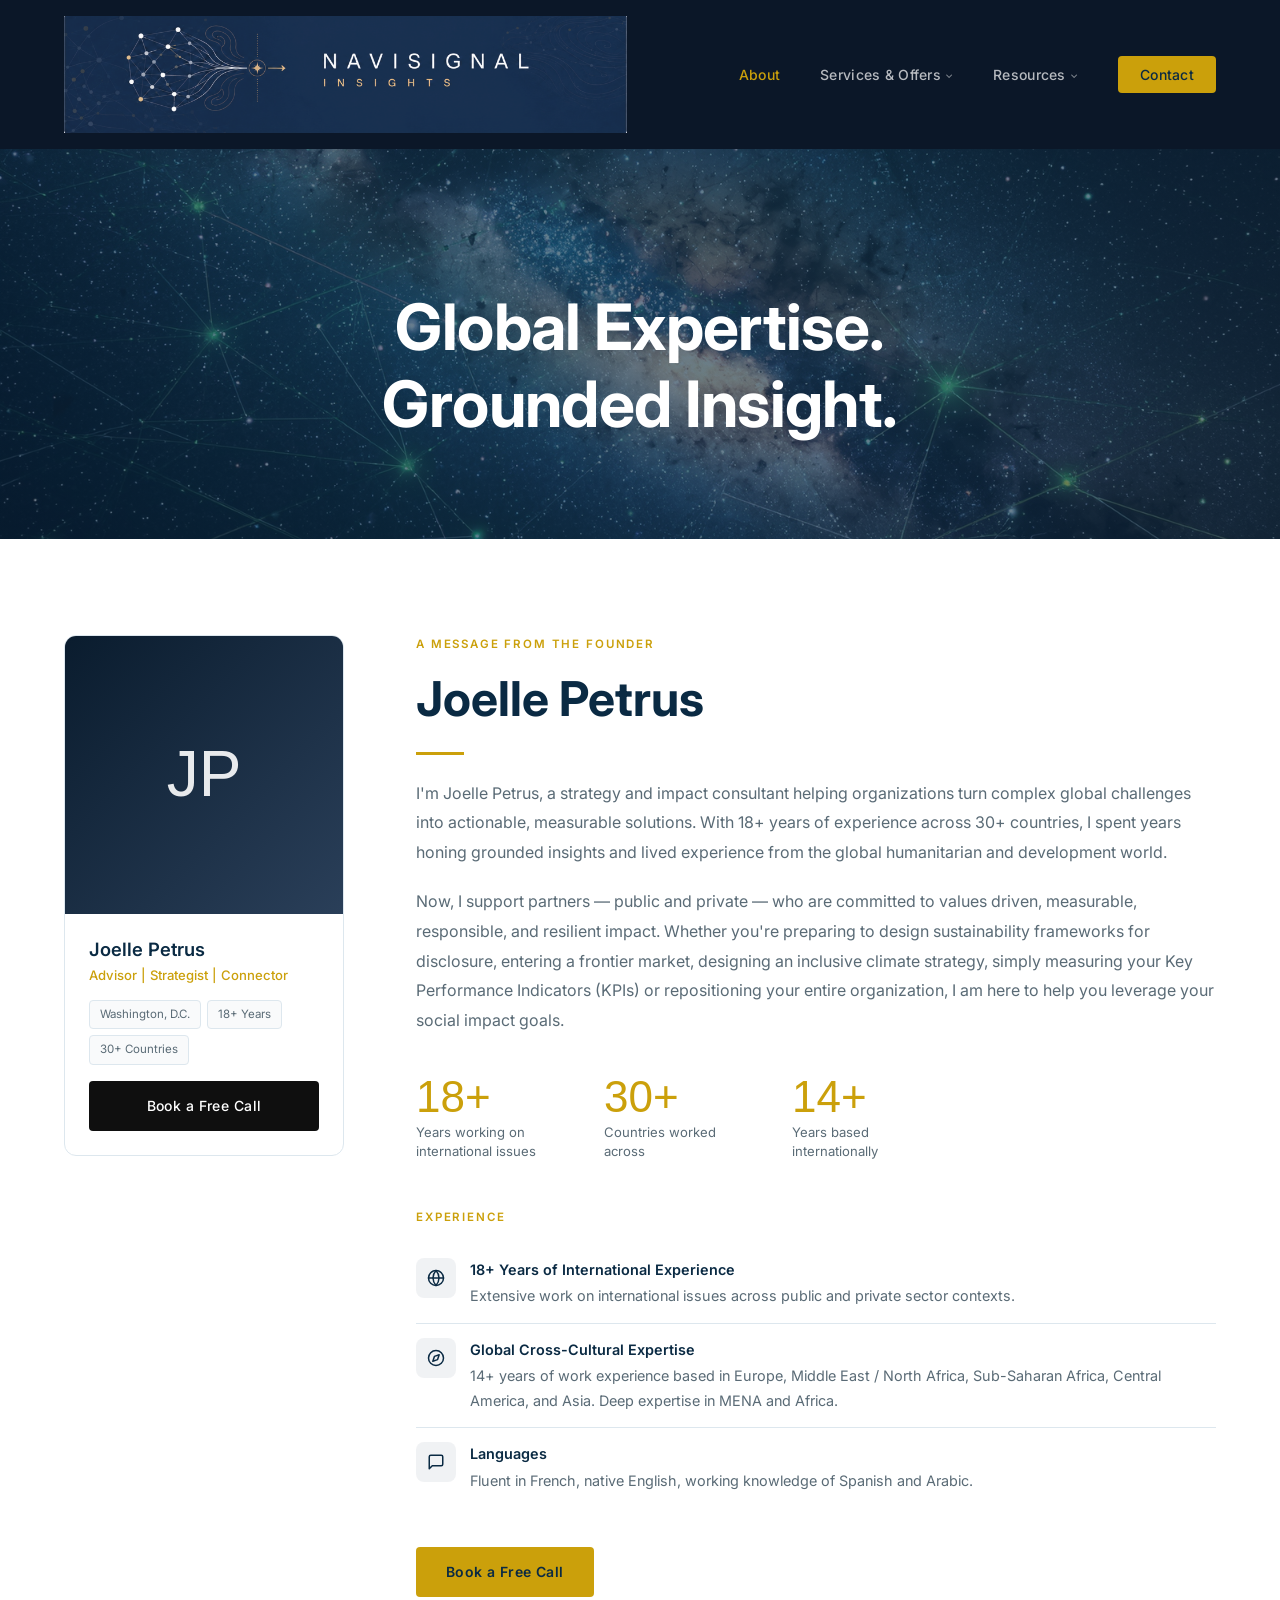
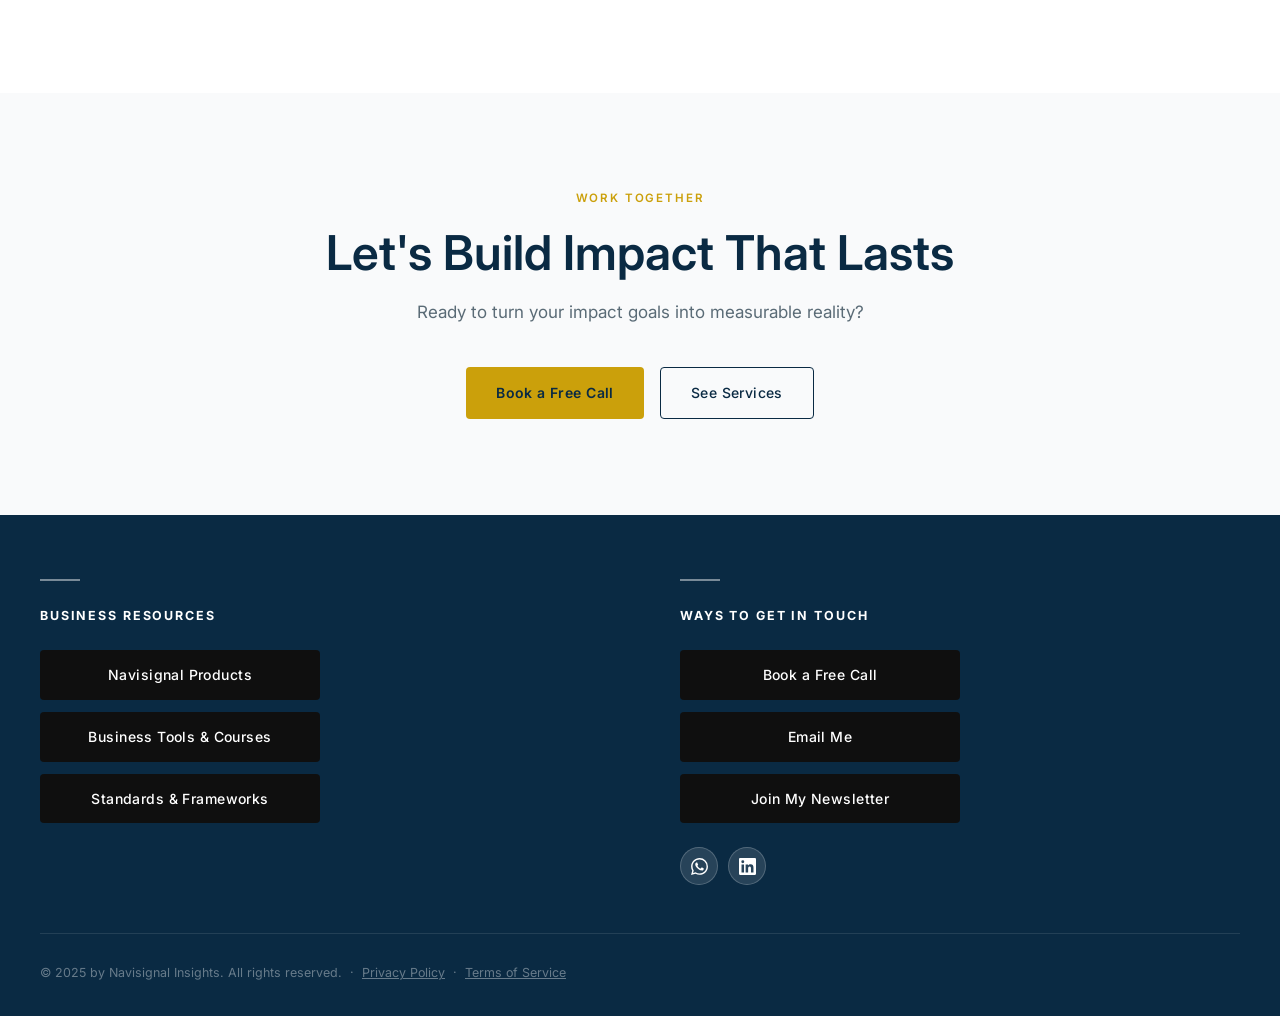
==== commit c85501c0: "Add hero background image to about page with 60% navy overlay https://claude.ai/code/session_018RgSo" ====
--- a/about.html
+++ b/about.html
@@ -65,7 +65,7 @@
   </div>
 
   <!-- Page Hero -->
-  <section class="page-hero">
+  <section class="page-hero about-hero">
     <div class="page-hero-inner">
       <h1>Global Expertise. Grounded Insight.</h1>
       <!-- subheader to be drafted -->
--- a/css/styles.css
+++ b/css/styles.css
@@ -294,6 +294,8 @@
 .page-hero-inner { max-width: 680px; margin: 0 auto; }
 .page-hero h1 { margin-bottom: 1rem; }
 .page-hero p { font-size: 1.0625rem; max-width: 540px; margin: 0 auto; color: var(--text-muted); }
+.about-hero { background: linear-gradient(rgba(10,42,67,0.6), rgba(10,42,67,0.6)), url('../assets/FUTURI~1.PNG') center/cover no-repeat; }
+.about-hero h1 { color: #fff; }
 
 /* ── About Page ──────────────────────────────── */
 .about-page-grid { display: grid; grid-template-columns: 280px 1fr; gap: 72px; align-items: start; }
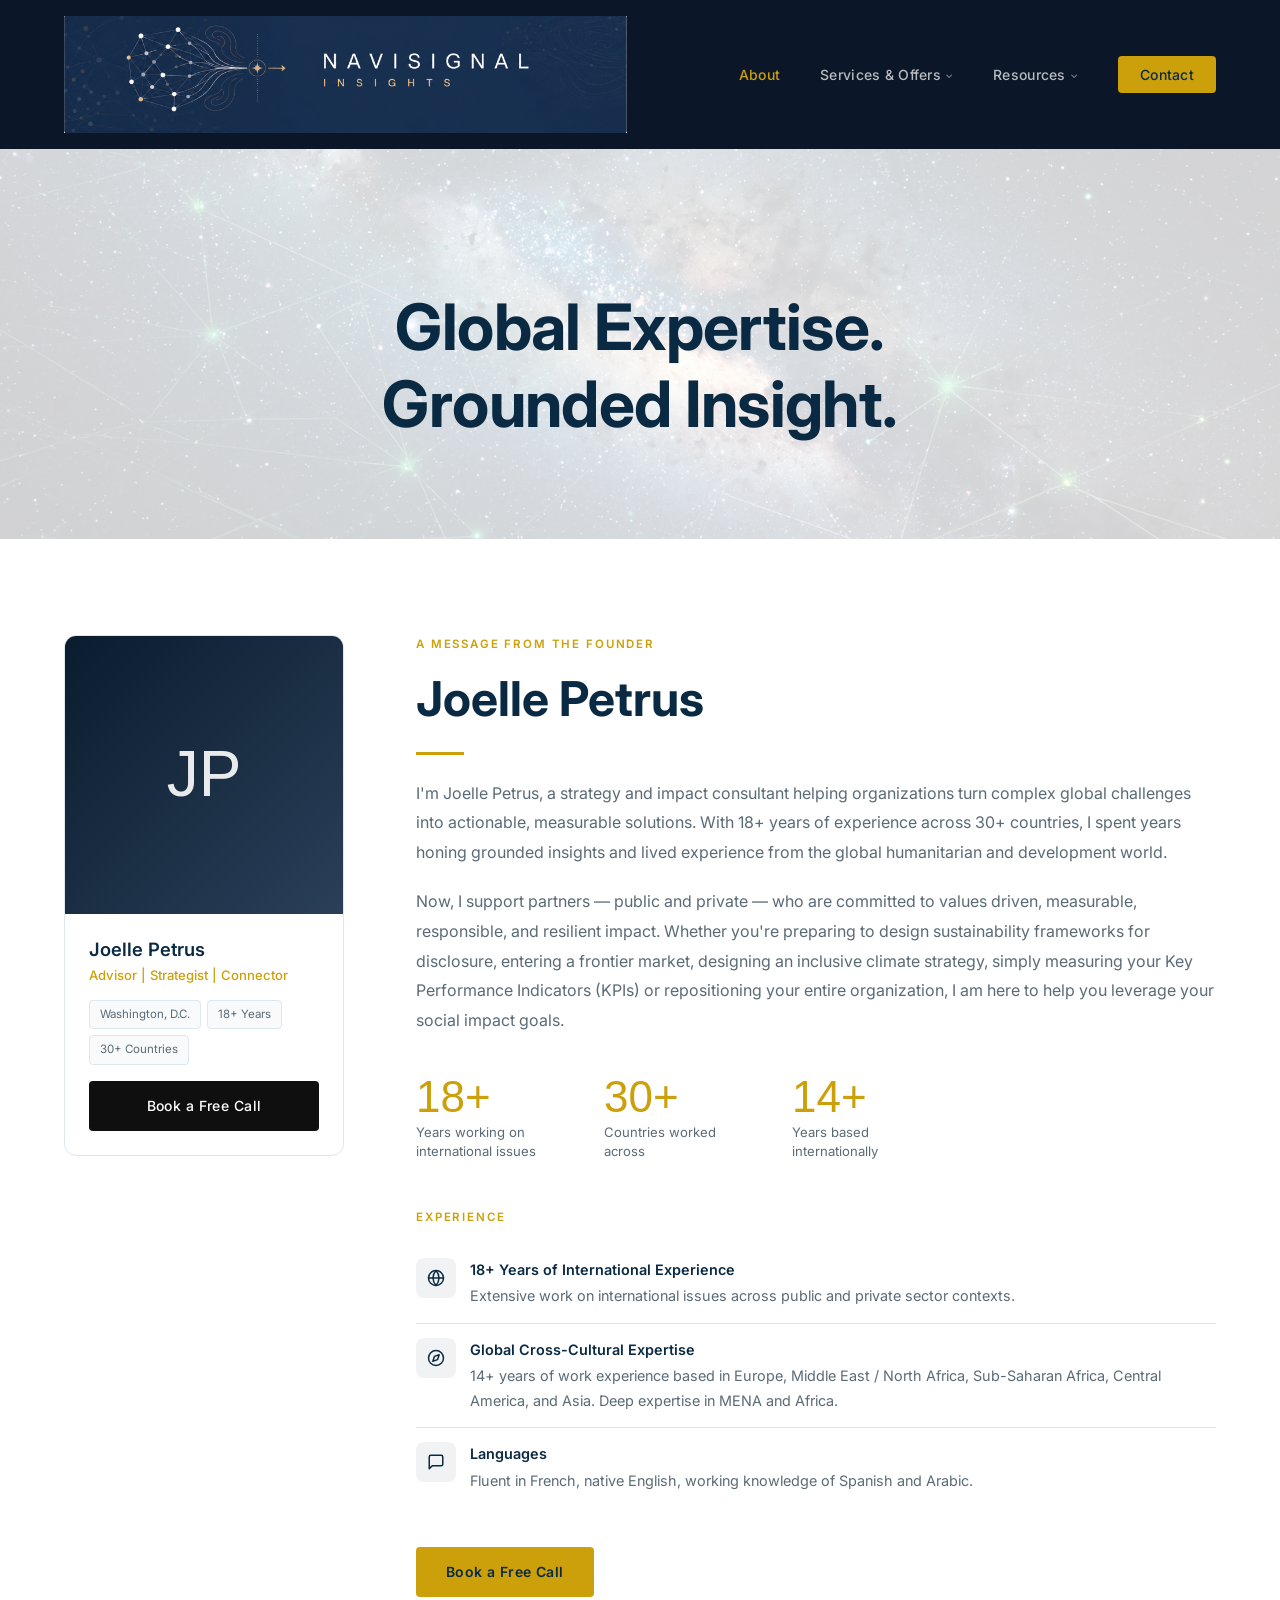
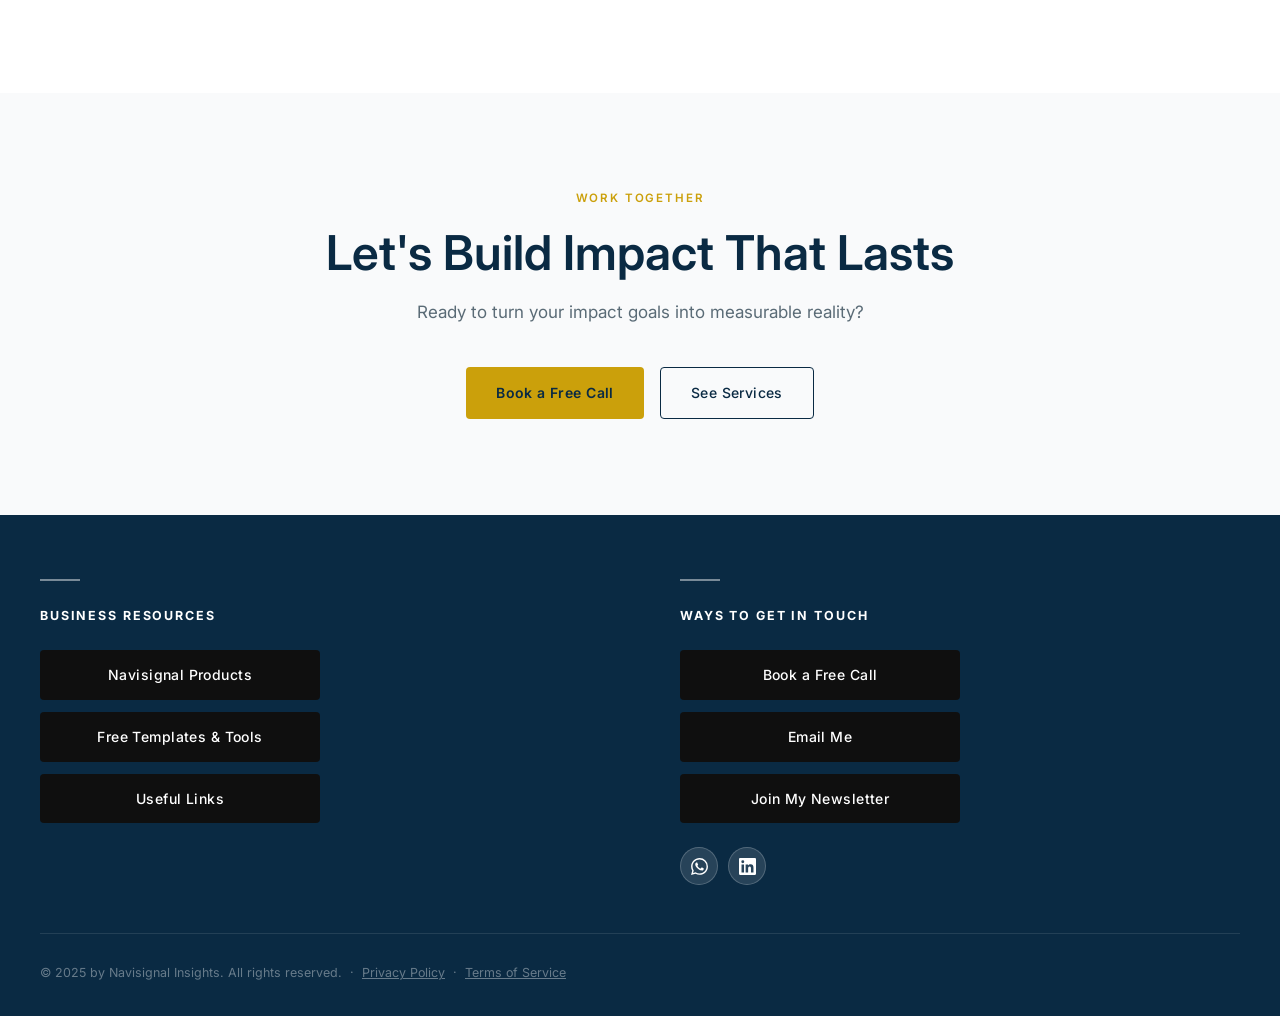
==== commit ff11c5ec: "Rename nav buttons: 'Business Tools & Courses' → 'Free Templates & Tools', 'Standards & Frameworks' " ====
--- a/about.html
+++ b/about.html
@@ -188,8 +188,8 @@
           <div class="footer-col-heading">Business Resources</div>
           <div class="footer-btn-list">
             <a href="https://navisignal.app" target="_blank" rel="noopener" class="btn btn-dark">Navisignal Products</a>
-            <a href="free-stuff.html"   class="btn btn-dark">Business Tools &amp; Courses</a>
-            <a href="useful-links.html" class="btn btn-dark">Standards &amp; Frameworks</a>
+            <a href="free-stuff.html"   class="btn btn-dark">Free Templates &amp; Tools</a>
+            <a href="useful-links.html" class="btn btn-dark">Useful Links</a>
           </div>
         </div>
         <div>
--- a/css/styles.css
+++ b/css/styles.css
@@ -147,10 +147,10 @@
 
 .nav-overlay {
   display: none; position: fixed; top: 0; left: 0; right: 0; bottom: 0;
-  background: var(--navy); z-index: 999; padding: 32px 24px; overflow-y: auto;
+  background: var(--navy); z-index: 999; padding: 80px 24px 32px; overflow-y: auto;
 }
 .nav-overlay.open { display: block; }
-.nav-overlay .nav-links { flex-direction: column; align-items: start; gap: 0; }
+.nav-overlay .nav-links { display: flex; flex-direction: column; align-items: start; gap: 0; }
 .nav-overlay .nav-links li { width: 100%; border-bottom: 1px solid rgba(255,255,255,0.1); }
 .nav-overlay .nav-links a { display: block; padding: 18px 0; font-size: 1.1rem; color: rgba(255,255,255,0.8); }
 .nav-overlay .nav-links a:hover { color: var(--gold); }
@@ -294,8 +294,7 @@
 .page-hero-inner { max-width: 680px; margin: 0 auto; }
 .page-hero h1 { margin-bottom: 1rem; }
 .page-hero p { font-size: 1.0625rem; max-width: 540px; margin: 0 auto; color: var(--text-muted); }
-.about-hero { background: linear-gradient(rgba(10,42,67,0.6), rgba(10,42,67,0.6)), url('../assets/FUTURI~1.PNG') center/cover no-repeat; }
-.about-hero h1 { color: #fff; }
+.about-hero { background: linear-gradient(rgba(255,255,255,0.82), rgba(255,255,255,0.82)), url('../assets/FUTURI~1.PNG') center/cover no-repeat; }
 
 /* ── About Page ──────────────────────────────── */
 .about-page-grid { display: grid; grid-template-columns: 280px 1fr; gap: 72px; align-items: start; }
@@ -789,22 +788,62 @@
    ══════════════════════════════════════════════ */
 
 /* ── Services page hero ──────────────────────── */
-.services-page-hero { padding: 140px 24px 80px; background: var(--bg); }
-.services-page-hero-inner { max-width: 720px; }
-.services-page-hero h1 { font-size: clamp(1.9rem, 4vw, 2.9rem); margin-bottom: 1.25rem; }
-.services-page-hero > div > p { font-size: 1.0625rem; color: var(--text-muted); max-width: 640px; margin-bottom: 0; }
+.services-page-hero { padding: 120px 24px 64px; background: var(--midnight); background-image: radial-gradient(rgba(255,255,255,0.045) 1px, transparent 1px); background-size: 28px 28px; text-align: center; position: relative; overflow: hidden; }
+.services-page-hero::before { content: ''; position: absolute; top: -110px; right: -110px; width: 440px; height: 440px; border-radius: 50%; border: 1px solid rgba(203,160,11,0.2); pointer-events: none; }
+.services-page-hero::after { content: ''; position: absolute; bottom: -70px; left: -70px; width: 300px; height: 300px; border-radius: 50%; border: 1px solid rgba(203,160,11,0.11); pointer-events: none; }
+.services-page-hero-inner { max-width: 720px; margin: 0 auto; position: relative; z-index: 1; }
+.services-page-hero h1 { font-size: clamp(1.9rem, 4vw, 2.9rem); margin-bottom: 0; color: #ffffff; }
+
+
+/* ── Buyer Filter ────────────────────────────── */
+.buyer-select-section { padding: 56px 24px 40px; background: var(--bg); border-bottom: 1px solid var(--border); text-align: center; }
+.buyer-select-inner { max-width: 1000px; margin: 0 auto; }
+.buyer-select-heading { font-size: clamp(1.5rem, 3vw, 2.1rem); font-weight: 800; color: var(--navy); margin-bottom: 0.5rem; }
+.buyer-select-sub { color: var(--text-muted); font-size: 0.9375rem; margin-bottom: 2rem; }
+.buyer-cards { display: grid; grid-template-columns: repeat(5,1fr); gap: 10px; margin-bottom: 1.25rem; }
+.buyer-card { background: var(--bg-white); border: 1.5px solid var(--border); border-radius: var(--radius-lg); padding: 16px 10px 14px; cursor: pointer; transition: border-color var(--transition), box-shadow var(--transition), transform var(--transition), opacity var(--transition); text-align: center; }
+.buyer-card:hover { border-color: var(--gold); box-shadow: var(--shadow); transform: translateY(-2px); }
+.buyer-card.active { border-color: var(--gold); box-shadow: 0 4px 20px rgba(203,160,11,0.18); }
+.buyer-card.dimmed { opacity: 0.3; transform: none; pointer-events: none; }
+.buyer-card-icon { width: 38px; height: 38px; border-radius: 8px; background: rgba(10,42,67,0.06); display: flex; align-items: center; justify-content: center; margin: 0 auto 10px; color: var(--navy); }
+.buyer-card-label { font-weight: 700; font-size: 0.825rem; color: var(--navy); margin-bottom: 4px; }
+.buyer-card-desc { font-size: 0.72rem; color: var(--text-muted); line-height: 1.4; }
+.buyer-reset { display: none; align-items: center; gap: 6px; font-size: 0.8125rem; font-weight: 600; color: var(--navy); cursor: pointer; background: var(--bg-white); border: 1.5px solid var(--border); border-radius: 20px; padding: 6px 14px; transition: border-color var(--transition), color var(--transition); }
+.buyer-reset.visible { display: inline-flex; }
+.buyer-reset:hover { border-color: var(--navy); }
+.buyer-stay-cta { display: none; max-width: 560px; margin: 1.5rem auto 0; background: var(--bg-white); border: 1.5px solid var(--border); border-radius: var(--radius-lg); padding: 28px 32px; text-align: left; }
+.buyer-stay-cta.visible { display: block; }
+.buyer-stay-cta p { margin: 0 0 14px; font-weight: 600; color: var(--navy); }
+.buyer-stay-cta-links { display: flex; gap: 12px; flex-wrap: wrap; }
+@media (max-width: 900px) { .buyer-cards { grid-template-columns: repeat(2,1fr); } .buyer-card:last-child { grid-column: 1 / -1; } }
+@media (max-width: 480px) { .buyer-cards { grid-template-columns: 1fr; } .buyer-card:last-child { grid-column: auto; } }
+
+/* pillar card audience states */
+.pillar-card.highlighted { border-color: var(--gold) !important; box-shadow: 0 4px 20px rgba(203,160,11,0.13); }
+.pillar-card.dimmed { opacity: 0.2; pointer-events: none; }
+.card-badge { display: none; font-size: 0.7rem; font-weight: 700; text-transform: uppercase; letter-spacing: 0.06em; color: var(--gold); background: rgba(203,160,11,0.1); border-radius: 20px; padding: 3px 10px; margin-bottom: 10px; }
+.pillar-card.highlighted .card-badge { display: inline-block; }
 
 /* ── Service Pillars ─────────────────────────── */
 .pillar-section { padding: 96px 24px; background: var(--bg-white); }
 .pillar-section.alt { background: var(--bg); }
 .pillar-inner { max-width: var(--max-width); margin: 0 auto; }
-.pillar-intro { max-width: 640px; margin-bottom: 3rem; }
-.pillar-intro h2 { font-size: clamp(1.6rem, 3vw, 2.2rem); margin-bottom: 0; }
+.pillar-header { display: flex; align-items: flex-start; justify-content: space-between; gap: 1.5rem; cursor: pointer; user-select: none; }
+.pillar-header:hover .pillar-header-text h2 { color: var(--gold); }
+.pillar-header-text { flex: 1; }
+.pillar-header-text h2 { font-size: clamp(1.4rem, 2.8vw, 2rem); margin-bottom: 0; transition: color 0.2s; }
+.pillar-chevron { flex-shrink: 0; margin-top: 6px; color: var(--text-muted); transition: transform 0.3s ease; }
+.pillar-section.expanded .pillar-chevron { transform: rotate(180deg); }
+.pillar-cards-wrap { max-height: 0; overflow: hidden; transition: max-height 0.45s ease; }
+.pillar-section.expanded .pillar-cards-wrap { max-height: 4000px; }
+.pillar-cards-wrap > .pillar-cards { padding-top: 2.5rem; }
+.coming-soon-card { max-width: 520px; margin: 2.5rem auto 0; background: var(--bg-white); border: 1px solid var(--border); border-radius: var(--radius-lg); padding: 2rem 2.5rem; text-align: center; }
+.coming-soon-card p { color: var(--text-muted); font-size: 0.9375rem; margin-bottom: 1.5rem; }
 .pillar-cards { display: grid; grid-template-columns: repeat(2,1fr); gap: 24px; }
 .pillar-card {
   background: white; border: 1px solid var(--border);
   border-radius: var(--radius-lg); padding: 36px;
-  transition: border-color var(--transition), box-shadow var(--transition);
+  transition: border-color var(--transition), box-shadow var(--transition), opacity 0.3s ease;
   display: flex; flex-direction: column;
 }
 .pillar-card:hover { border-color: var(--gold); box-shadow: var(--shadow-lg); }
@@ -820,12 +859,15 @@
   text-transform: uppercase; color: var(--gold); margin-bottom: 3px;
 }
 .pillar-meta-text { font-size: 0.85rem; color: var(--text-muted); line-height: 1.6; margin-bottom: 0; }
+.pillar-meta-text ul { margin: 0; padding-left: 1.1rem; }
+.pillar-meta-text li { margin-bottom: 0.2rem; }
+.pillar-meta-text li:last-child { margin-bottom: 0; }
 
 /* ── Services CTA ────────────────────────────── */
-.services-cta-section { background: var(--bg); padding: 96px 24px; text-align: center; }
+.services-cta-section { background: var(--navy); border-top: 2px solid rgba(203,160,11,0.35); padding: 96px 24px; text-align: center; }
 .services-cta-inner { max-width: 600px; margin: 0 auto; }
-.services-cta-section h2 { margin-bottom: 1rem; }
-.services-cta-section > div > p { font-size: 1.0625rem; margin-bottom: 2.5rem; }
+.services-cta-section h2 { margin-bottom: 1rem; color: #ffffff; }
+.services-cta-section > div > p { font-size: 1.0625rem; margin-bottom: 2.5rem; color: rgba(255,255,255,0.75); }
 .services-cta-actions { display: flex; gap: 1rem; justify-content: center; flex-wrap: wrap; }
 
 /* ── Kit Newsletter Tag Checkboxes ───────────── */
@@ -1063,6 +1105,8 @@
 /* ── Resource list (Free Stuff page) ─────────── */
 .btn-navy { background: var(--navy); color: #fff; }
 .btn-navy:hover { background: var(--midnight); color: #fff; transform: translateY(-1px); }
+.btn-white { background: #fff; color: var(--navy); }
+.btn-white:hover { background: #f0f0f0; color: var(--navy); transform: translateY(-1px); }
 
 .resource-list { margin-top: 2.5rem; }
 .resource-item {
@@ -1143,3 +1187,62 @@
   .newsletter-form-wrap { padding: 28px 24px; }
   .services-page-hero { padding: 120px 24px 56px; }
 }
+
+/* ── Lead Magnet Popup ───────────────────────── */
+.lm-overlay {
+  display: none;
+  position: fixed;
+  inset: 0;
+  background: rgba(10,42,67,0.72);
+  z-index: 2000;
+  align-items: center;
+  justify-content: center;
+  padding: 24px;
+}
+.lm-overlay.open { display: flex; }
+.lm-card {
+  background: white;
+  border-radius: var(--radius-lg);
+  padding: 40px 36px 36px;
+  max-width: 420px;
+  width: 100%;
+  position: relative;
+  box-shadow: 0 20px 60px rgba(10,42,67,0.3);
+}
+.lm-close {
+  position: absolute;
+  top: 14px;
+  right: 16px;
+  background: none;
+  border: none;
+  font-size: 1.5rem;
+  line-height: 1;
+  color: var(--text-muted);
+  cursor: pointer;
+  padding: 4px 8px;
+}
+.lm-close:hover { color: var(--navy); }
+.lm-label { font-size: 0.72rem; font-weight: 700; letter-spacing: 0.16em; text-transform: uppercase; color: var(--gold); margin-bottom: 0.75rem; }
+.lm-title { font-size: 1.45rem; font-weight: 700; color: var(--navy); margin-bottom: 0.75rem; line-height: 1.25; }
+.lm-desc { font-size: 0.9rem; color: var(--text-muted); margin-bottom: 1.5rem; }
+.lm-form { display: flex; flex-direction: column; gap: 10px; }
+.lm-form input[type="email"] {
+  width: 100%;
+  padding: 13px 16px;
+  border: 1.5px solid var(--border);
+  border-radius: 6px;
+  font-family: 'Inter', sans-serif;
+  font-size: 0.9375rem;
+  color: var(--text);
+  background: var(--bg);
+  outline: none;
+  transition: border-color var(--transition);
+}
+.lm-form input[type="email"]:focus { border-color: var(--gold); background: white; }
+.lm-form .btn { width: 100%; justify-content: center; }
+.lm-note { font-size: 0.75rem; color: var(--text-muted); text-align: center; margin-top: 8px; margin-bottom: 0; }
+.lm-success { text-align: center; padding: 8px 0; }
+.lm-success p:first-child { font-size: 1.1rem; font-weight: 600; color: var(--navy); }
+@media (max-width: 480px) {
+  .lm-card { padding: 32px 24px 28px; }
+}
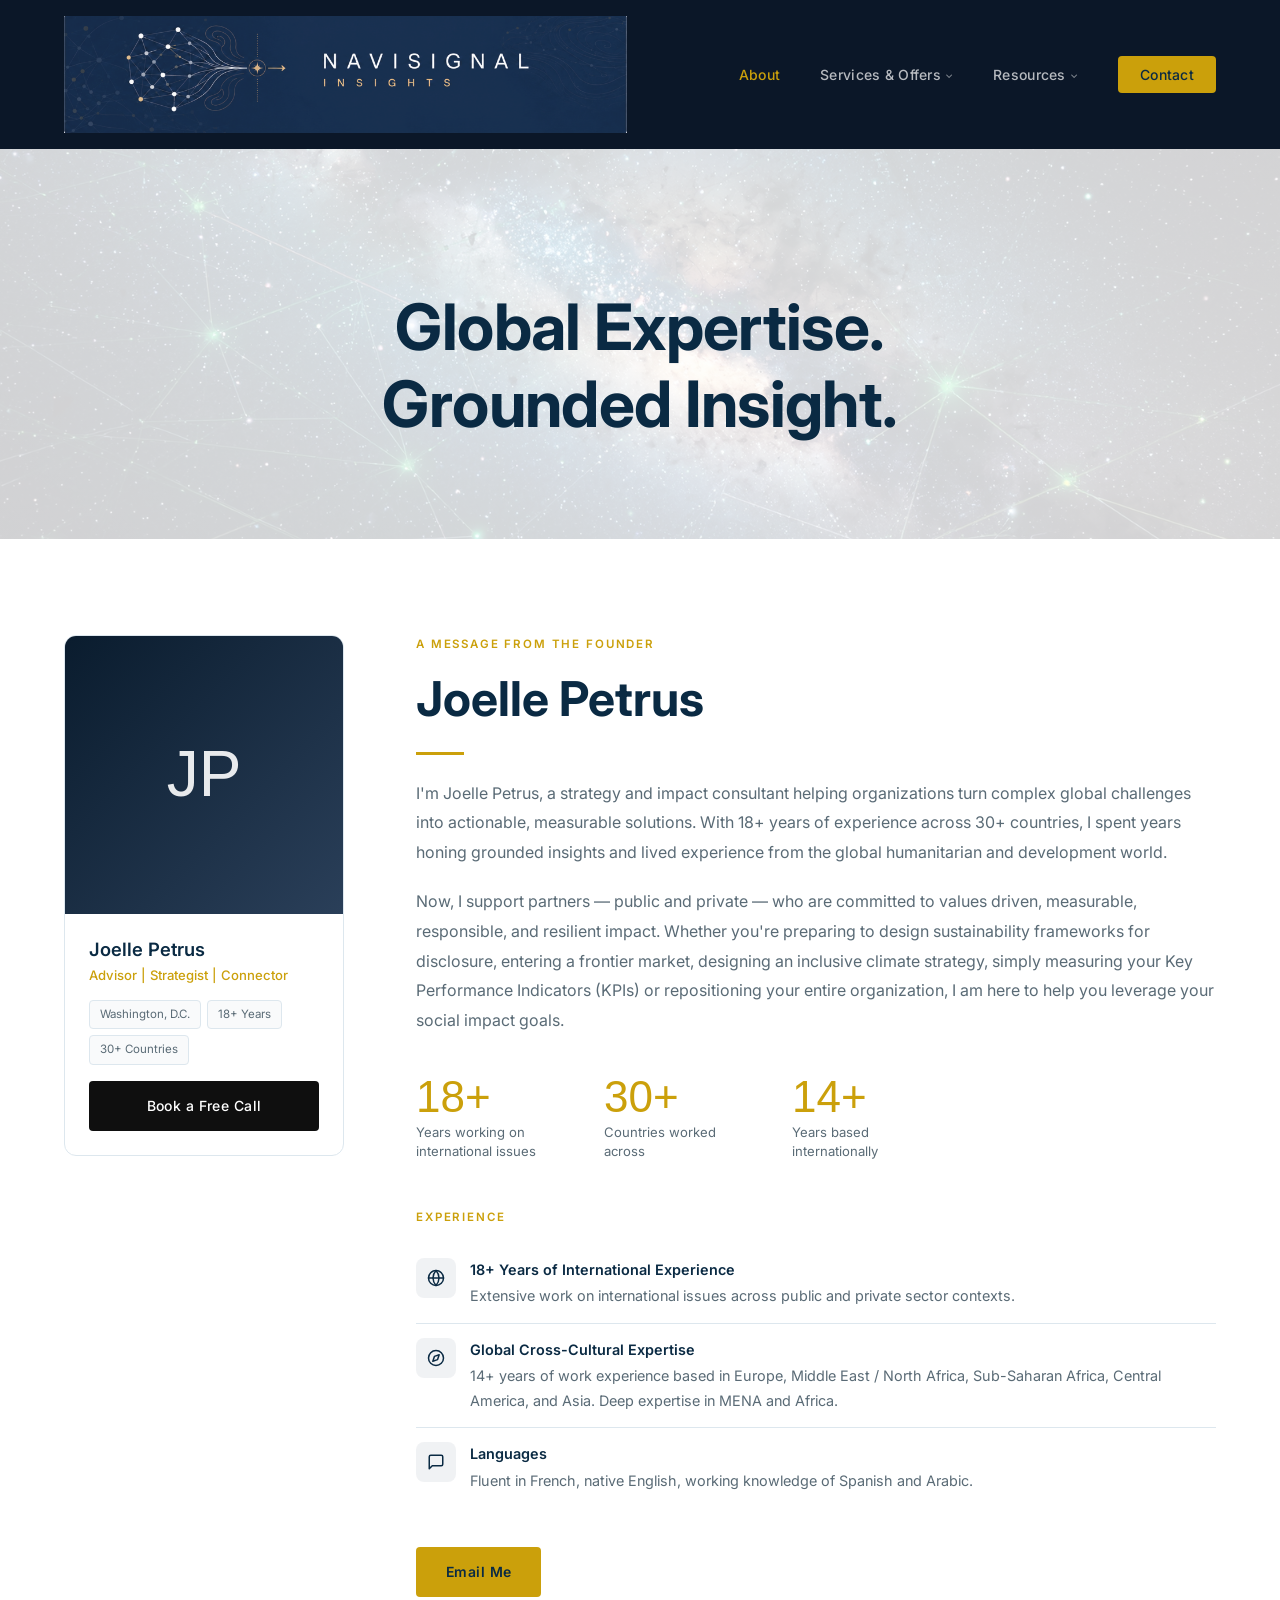
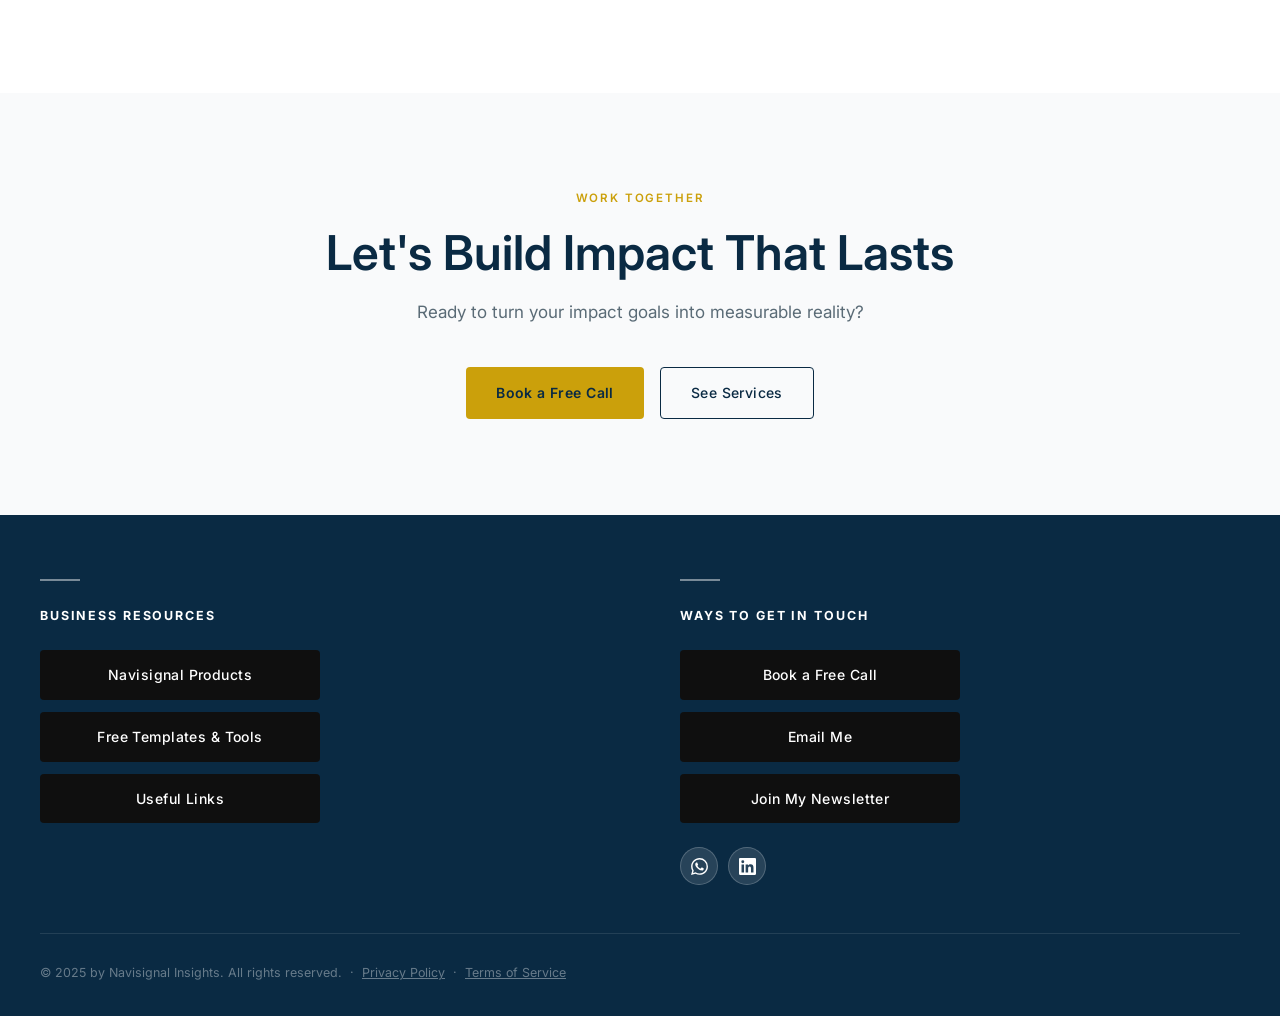
==== commit 80a8c341: "Change gold button on about page profile to 'Email Me' (hello@navisignal.app)" ====
--- a/about.html
+++ b/about.html
@@ -158,7 +158,7 @@
           </ul>
 
           <div style="margin-top:2.5rem">
-            <a href="https://meetings-na2.hubspot.com/joelle-petrus?uuid=69f3a4a6-a9e7-40e0-9b97-94e263d80967" target="_blank" rel="noopener" class="btn btn-primary">Book a Free Call</a>
+            <a href="mailto:hello@navisignal.app" class="btn btn-primary">Email Me</a>
           </div>
         </div>
 
--- a/css/styles.css
+++ b/css/styles.css
@@ -429,11 +429,11 @@
 .dropdown-toggle { display: flex; align-items: center; gap: 4px; cursor: pointer; }
 .dropdown-toggle::after { content: '⌄'; font-size: 0.65rem; opacity: 0.7; }
 .dropdown-menu {
-  position: absolute; top: calc(100% + 8px); left: 50%;
+  position: absolute; top: 100%; left: 50%;
   transform: translateX(-50%);
   background: white; border: 1px solid var(--border);
   border-radius: 8px; box-shadow: var(--shadow-lg);
-  min-width: 180px; padding: 8px 0;
+  min-width: 180px; padding: 16px 0 8px;
   opacity: 0; pointer-events: none;
   transition: opacity 0.2s ease; z-index: 200;
   list-style: none;
@@ -811,6 +811,8 @@
 .buyer-reset { display: none; align-items: center; gap: 6px; font-size: 0.8125rem; font-weight: 600; color: var(--navy); cursor: pointer; background: var(--bg-white); border: 1.5px solid var(--border); border-radius: 20px; padding: 6px 14px; transition: border-color var(--transition), color var(--transition); }
 .buyer-reset.visible { display: inline-flex; }
 .buyer-reset:hover { border-color: var(--navy); }
+.buyer-scroll-hint { display: none; margin: 1rem 0 0; font-size: 0.9rem; color: var(--text-muted); font-weight: 500; letter-spacing: 0.01em; }
+.buyer-scroll-hint.visible { display: block; }
 .buyer-stay-cta { display: none; max-width: 560px; margin: 1.5rem auto 0; background: var(--bg-white); border: 1.5px solid var(--border); border-radius: var(--radius-lg); padding: 28px 32px; text-align: left; }
 .buyer-stay-cta.visible { display: block; }
 .buyer-stay-cta p { margin: 0 0 14px; font-weight: 600; color: var(--navy); }
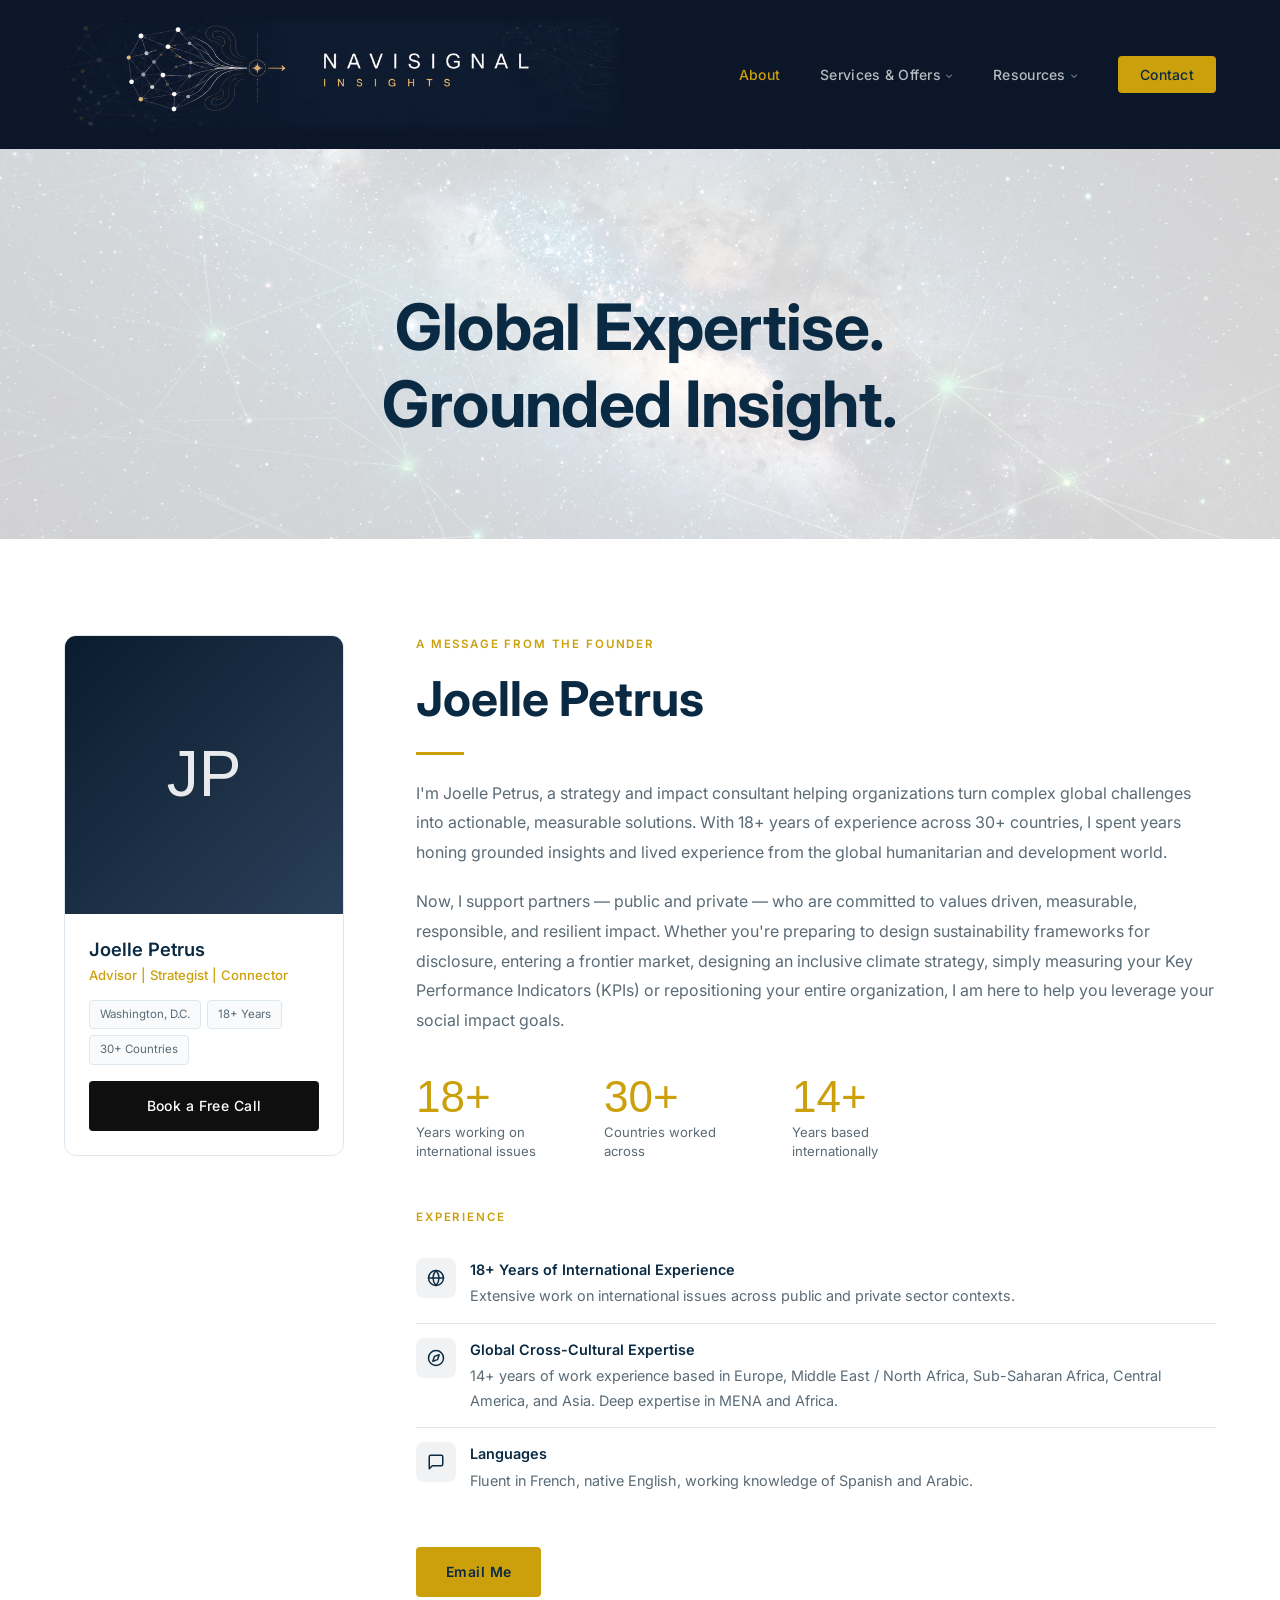
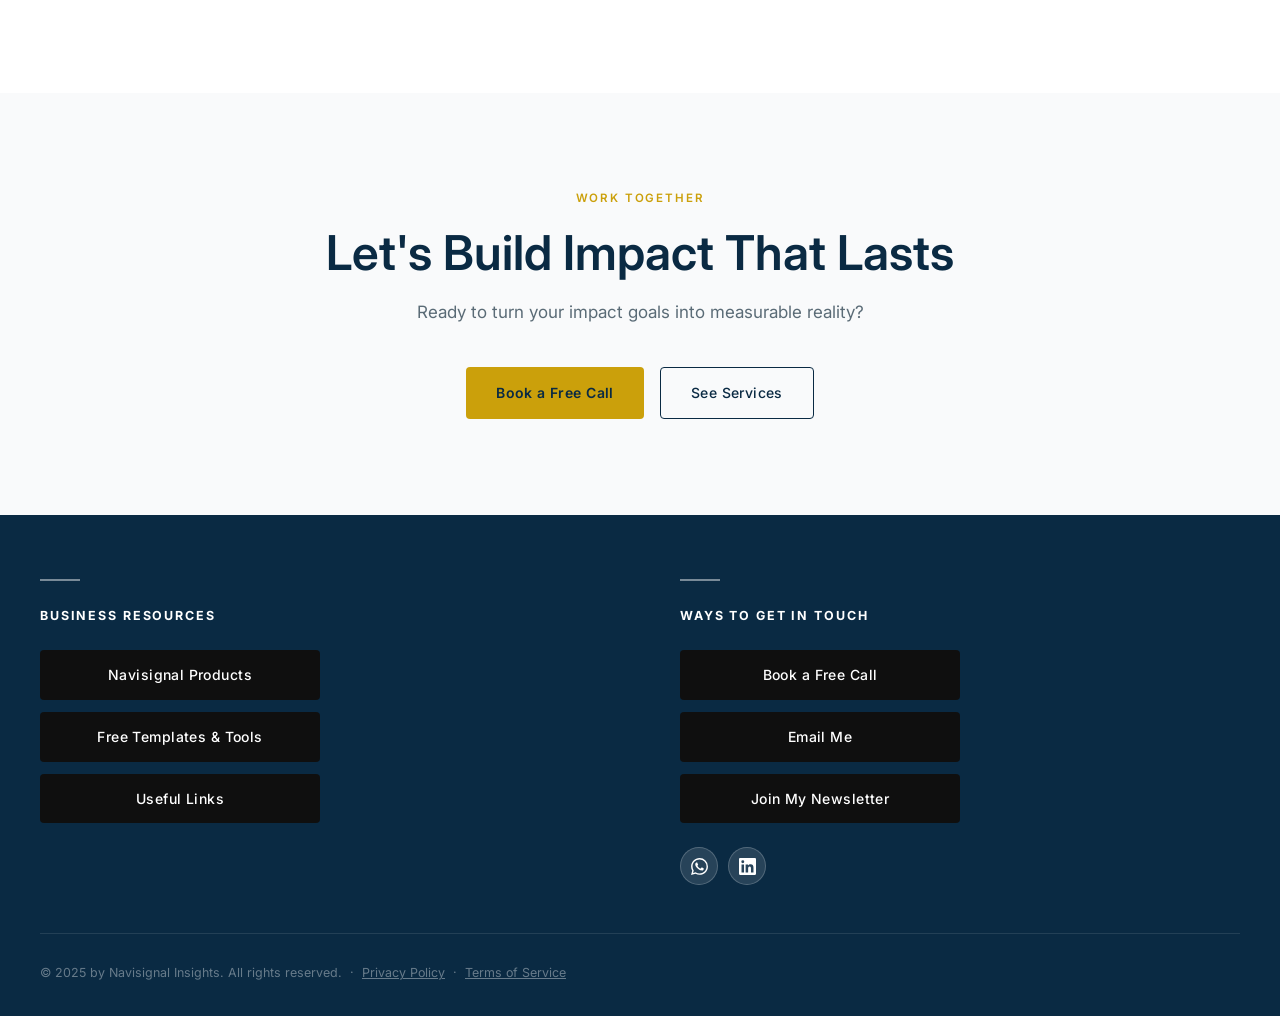
==== commit 830ab458: "Add SEO tags, Open Graph, Twitter cards, JSON-LD, README, and domain setup docs" ====
--- a/about.html
+++ b/about.html
@@ -6,6 +6,17 @@
   <meta name="viewport" content="width=device-width, initial-scale=1.0">
   <title>About | Navisignal Insights</title>
   <meta name="description" content="Joelle Petrus — Advisor, Strategist, and Connector of Global Systems. 18+ years helping organizations turn global challenges into measurable impact.">
+  <link rel="canonical" href="https://navisignalinsights.com/about.html">
+  <meta property="og:type" content="website">
+  <meta property="og:site_name" content="Navisignal Insights">
+  <meta property="og:title" content="About | Navisignal Insights">
+  <meta property="og:description" content="Joelle Petrus — Advisor, Strategist, and Connector of Global Systems. 18+ years helping organizations turn global challenges into measurable impact.">
+  <meta property="og:url" content="https://navisignalinsights.com/about.html">
+  <meta property="og:image" content="https://navisignalinsights.com/assets/navisignal-banner.png">
+  <meta name="twitter:card" content="summary_large_image">
+  <meta name="twitter:title" content="About | Navisignal Insights">
+  <meta name="twitter:description" content="Joelle Petrus — Advisor, Strategist, and Connector of Global Systems. 18+ years helping organizations turn global challenges into measurable impact.">
+  <meta name="twitter:image" content="https://navisignalinsights.com/assets/navisignal-banner.png">
   <link rel="preconnect" href="https://fonts.googleapis.com">
   <link rel="preconnect" href="https://fonts.gstatic.com" crossorigin>
   <link href="https://fonts.googleapis.com/css2?family=Inter:wght@300;400;500;600;700;800;900&family=Merriweather:ital,wght@0,300;0,400;0,700;1,300;1,400&display=swap" rel="stylesheet">
--- a/css/styles.css
+++ b/css/styles.css
@@ -124,7 +124,16 @@
   text-decoration: none;
 }
 .nav-logo-mark { width: 30px; height: 30px; flex-shrink: 0; }
-.nav-logo-banner-img { width: 44vw; height: auto; display: block; max-width: 640px; mix-blend-mode: screen; }
+.nav-logo-banner-img {
+  width: 44vw; height: auto; display: block; max-width: 640px;
+  mix-blend-mode: lighten;
+  -webkit-mask-image: linear-gradient(to right, transparent, black 18px, black calc(100% - 18px), transparent),
+                      linear-gradient(to bottom, transparent, black 10px, black calc(100% - 10px), transparent);
+  -webkit-mask-composite: source-in;
+  mask-image: linear-gradient(to right, transparent, black 18px, black calc(100% - 18px), transparent),
+              linear-gradient(to bottom, transparent, black 10px, black calc(100% - 10px), transparent);
+  mask-composite: intersect;
+}
 .nav-logo-wordmark { display: flex; flex-direction: column; line-height: 1.1; }
 .nav-logo-wordmark strong { font-size: 0.95rem; font-weight: 700; letter-spacing: 0.1em; color: white; }
 .nav-logo-wordmark span { font-size: 0.6rem; font-weight: 500; letter-spacing: 0.18em; color: var(--gold); }
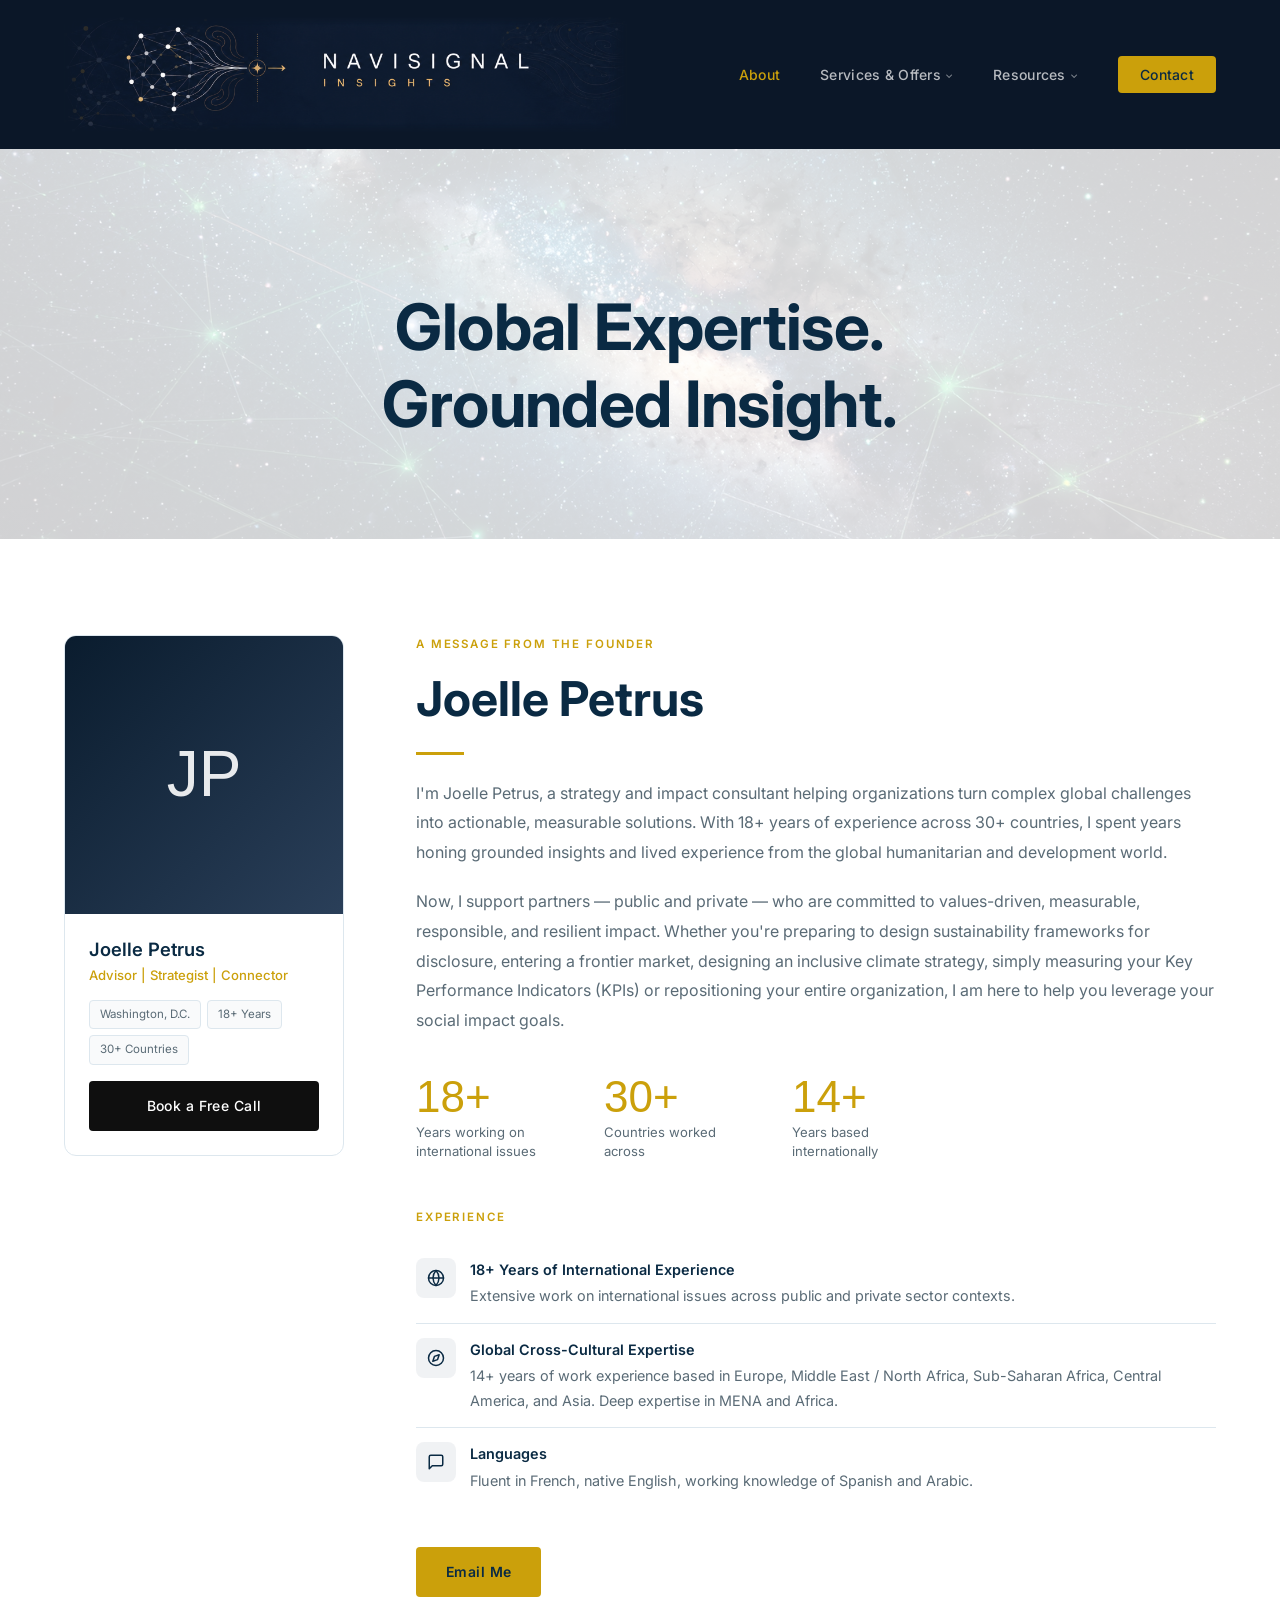
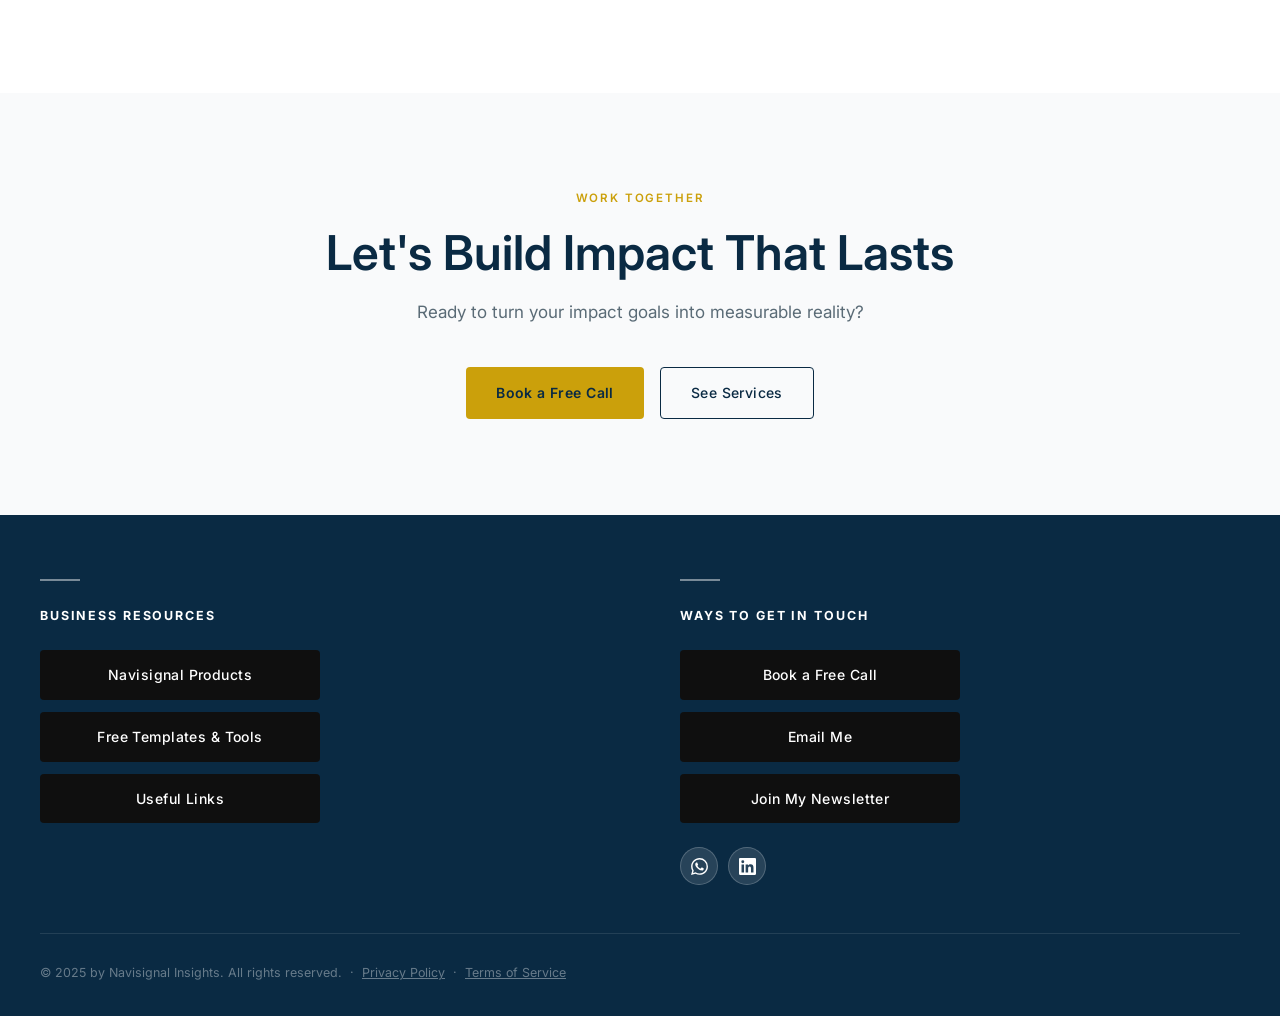
==== commit ec6659a1: "Fix spelling, grammar, and broken free-stuff.html link - Rename free-tools.html → free-stuff.html (m" ====
--- a/about.html
+++ b/about.html
@@ -118,7 +118,7 @@
             I'm Joelle Petrus, a strategy and impact consultant helping organizations turn complex global challenges into actionable, measurable solutions. With 18+ years of experience across 30+ countries, I spent years honing grounded insights and lived experience from the global humanitarian and development world.
           </p>
           <p>
-            Now, I support partners — public and private — who are committed to values driven, measurable, responsible, and resilient impact. Whether you're preparing to design sustainability frameworks for disclosure, entering a frontier market, designing an inclusive climate strategy, simply measuring your Key Performance Indicators (KPIs) or repositioning your entire organization, I am here to help you leverage your social impact goals.
+            Now, I support partners — public and private — who are committed to values-driven, measurable, responsible, and resilient impact. Whether you're preparing to design sustainability frameworks for disclosure, entering a frontier market, designing an inclusive climate strategy, simply measuring your Key Performance Indicators (KPIs) or repositioning your entire organization, I am here to help you leverage your social impact goals.
           </p>
 
           <!-- Key Stats -->
